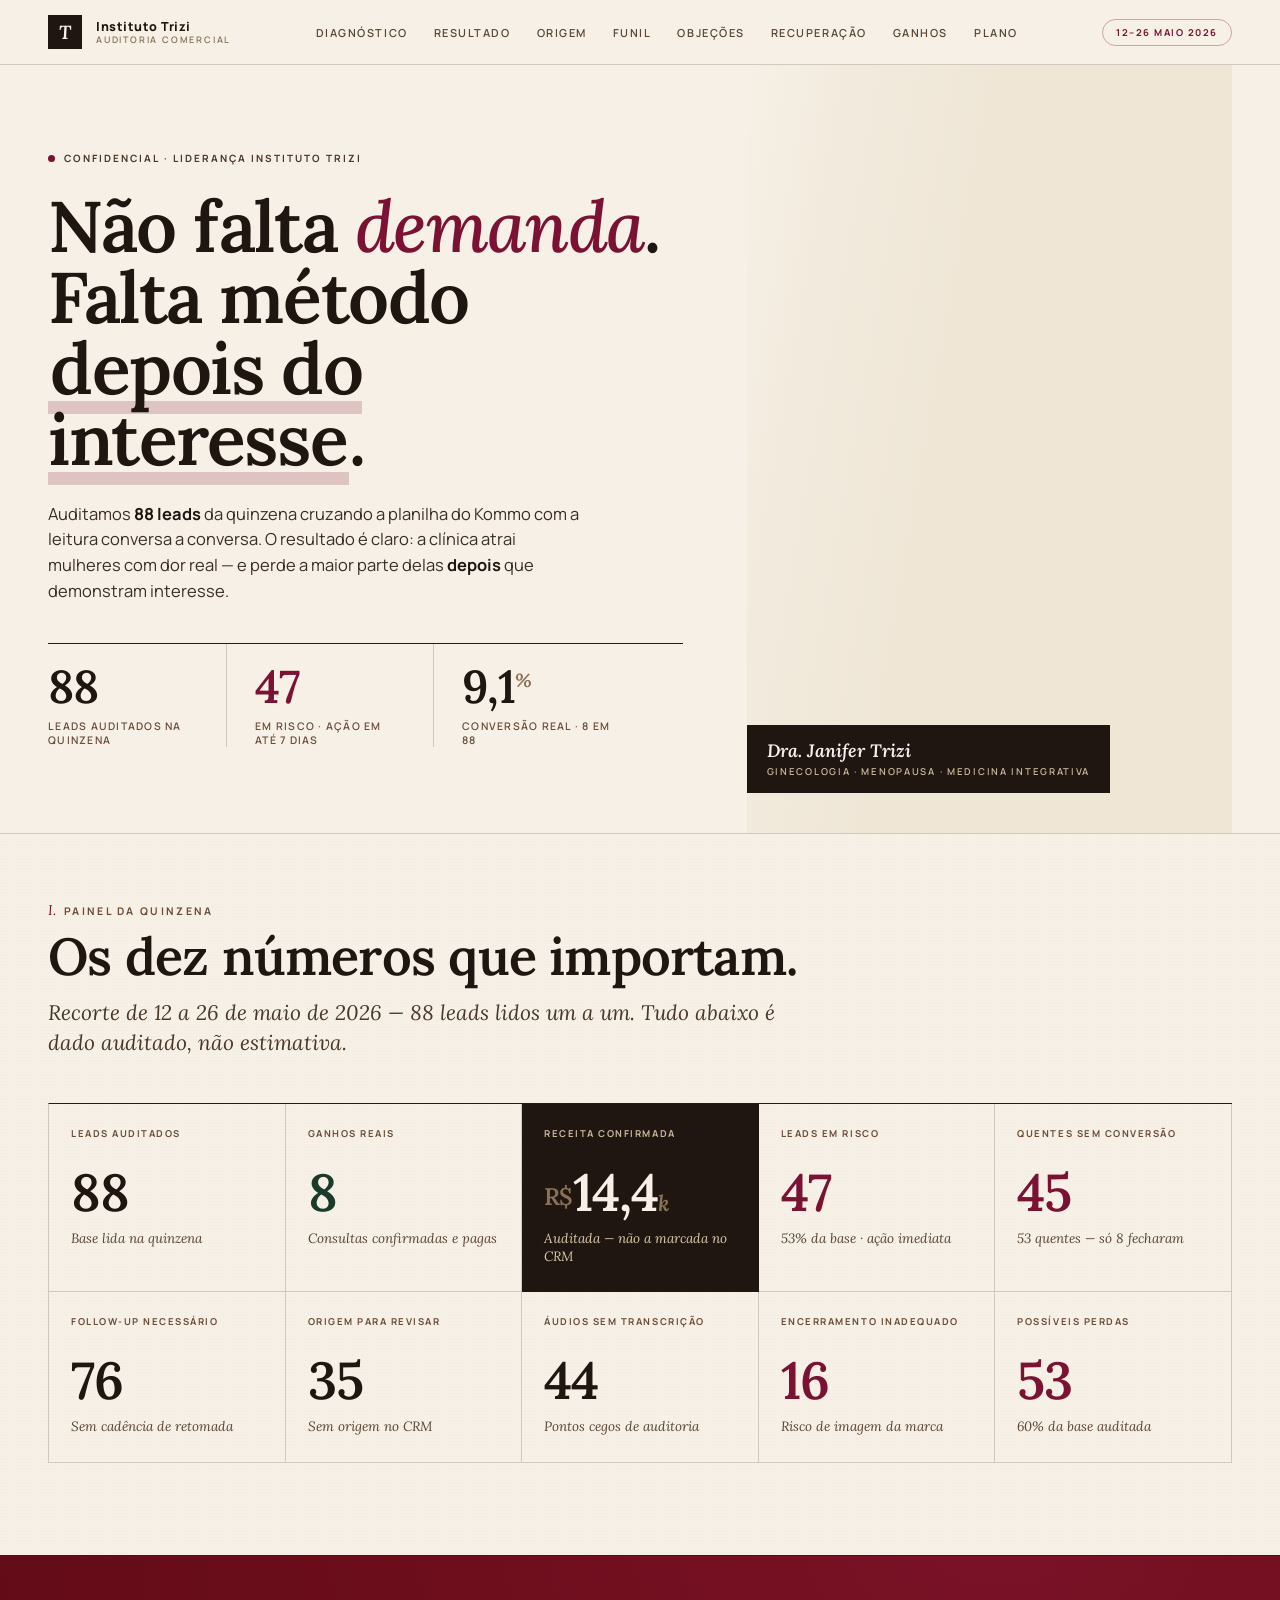
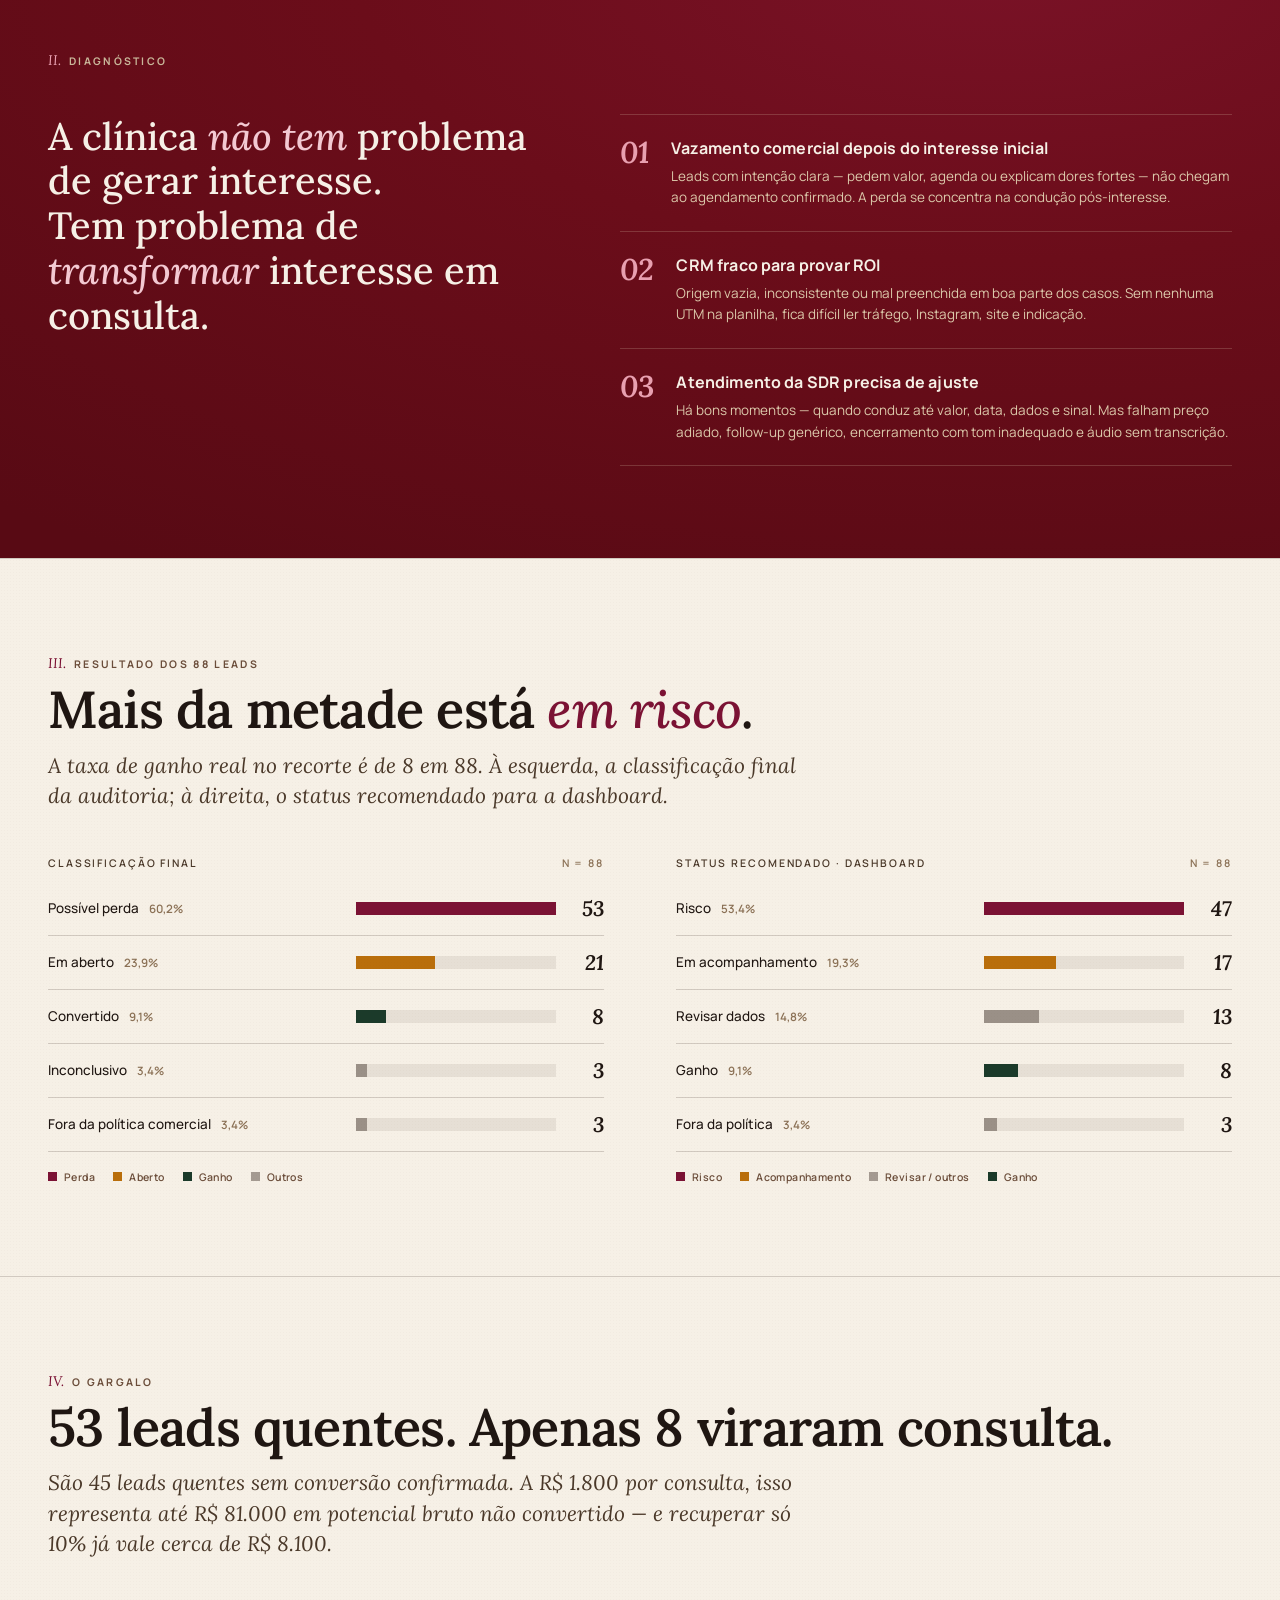
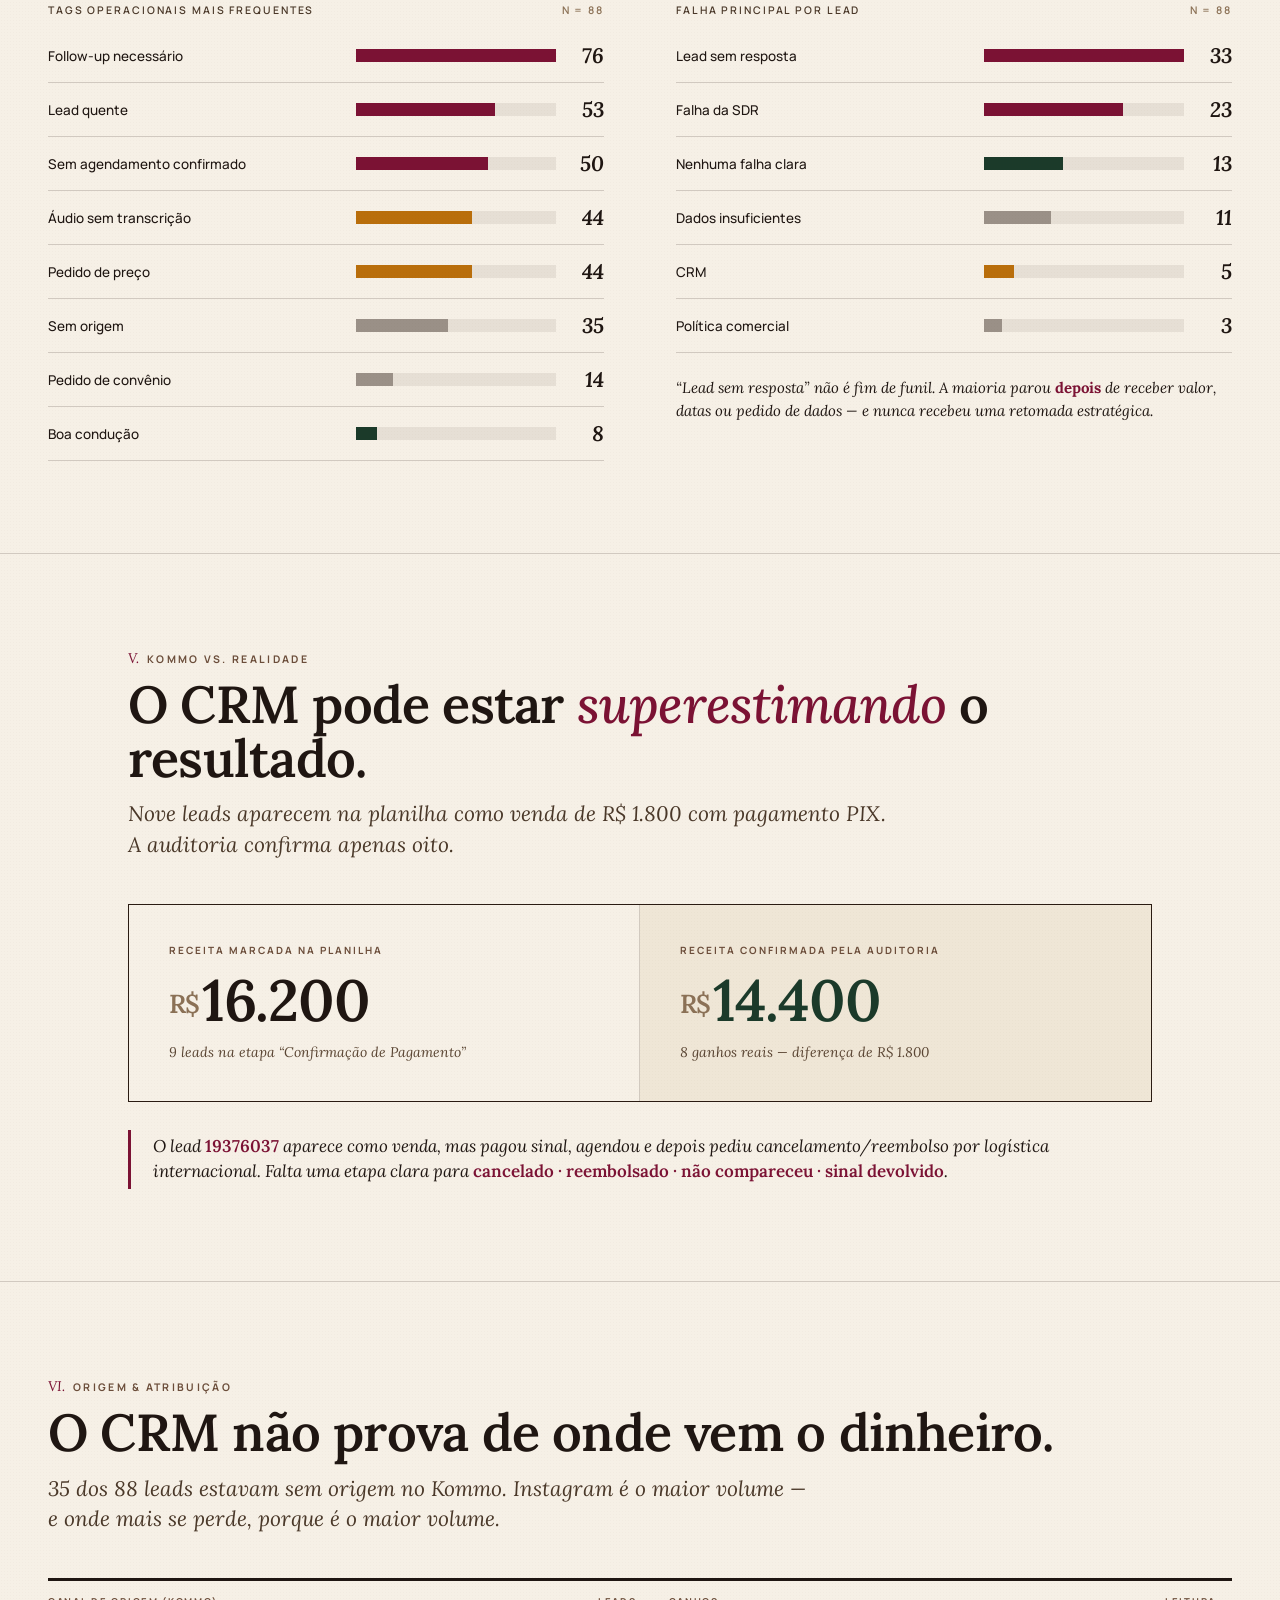
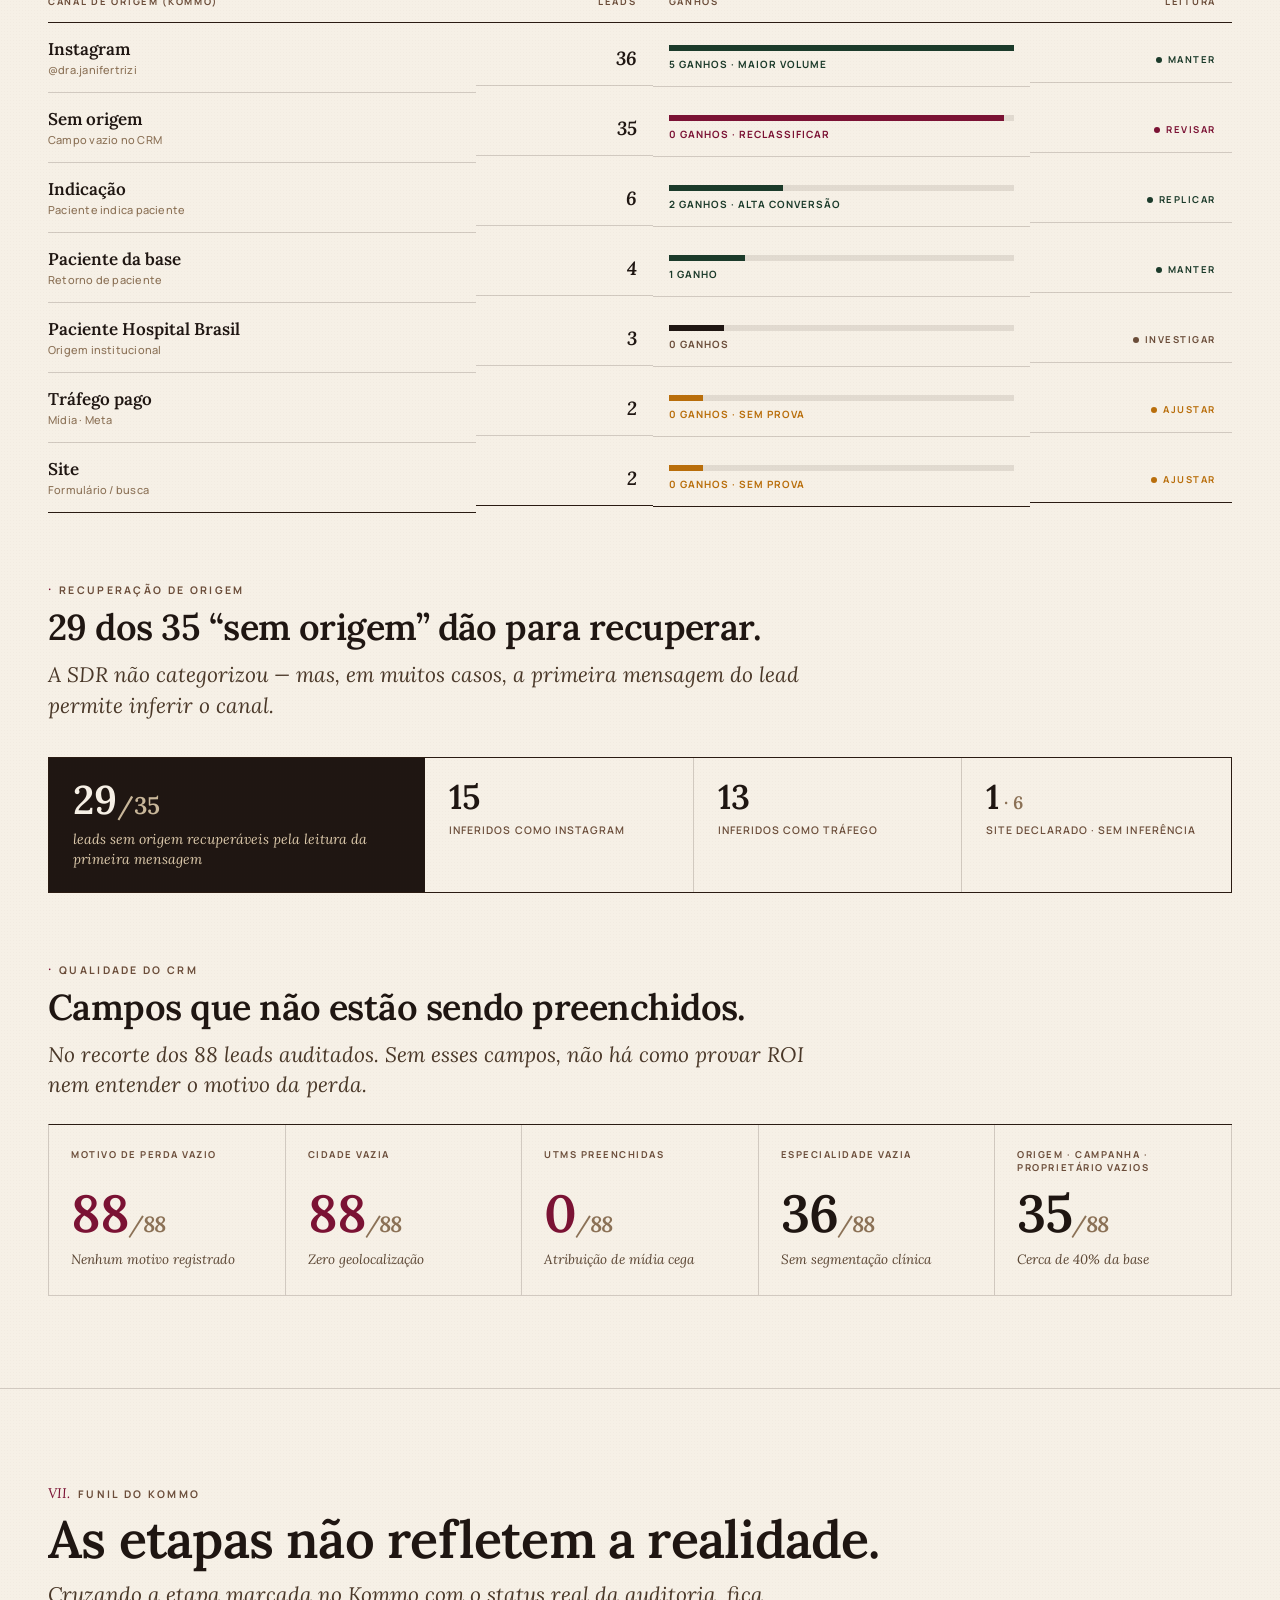
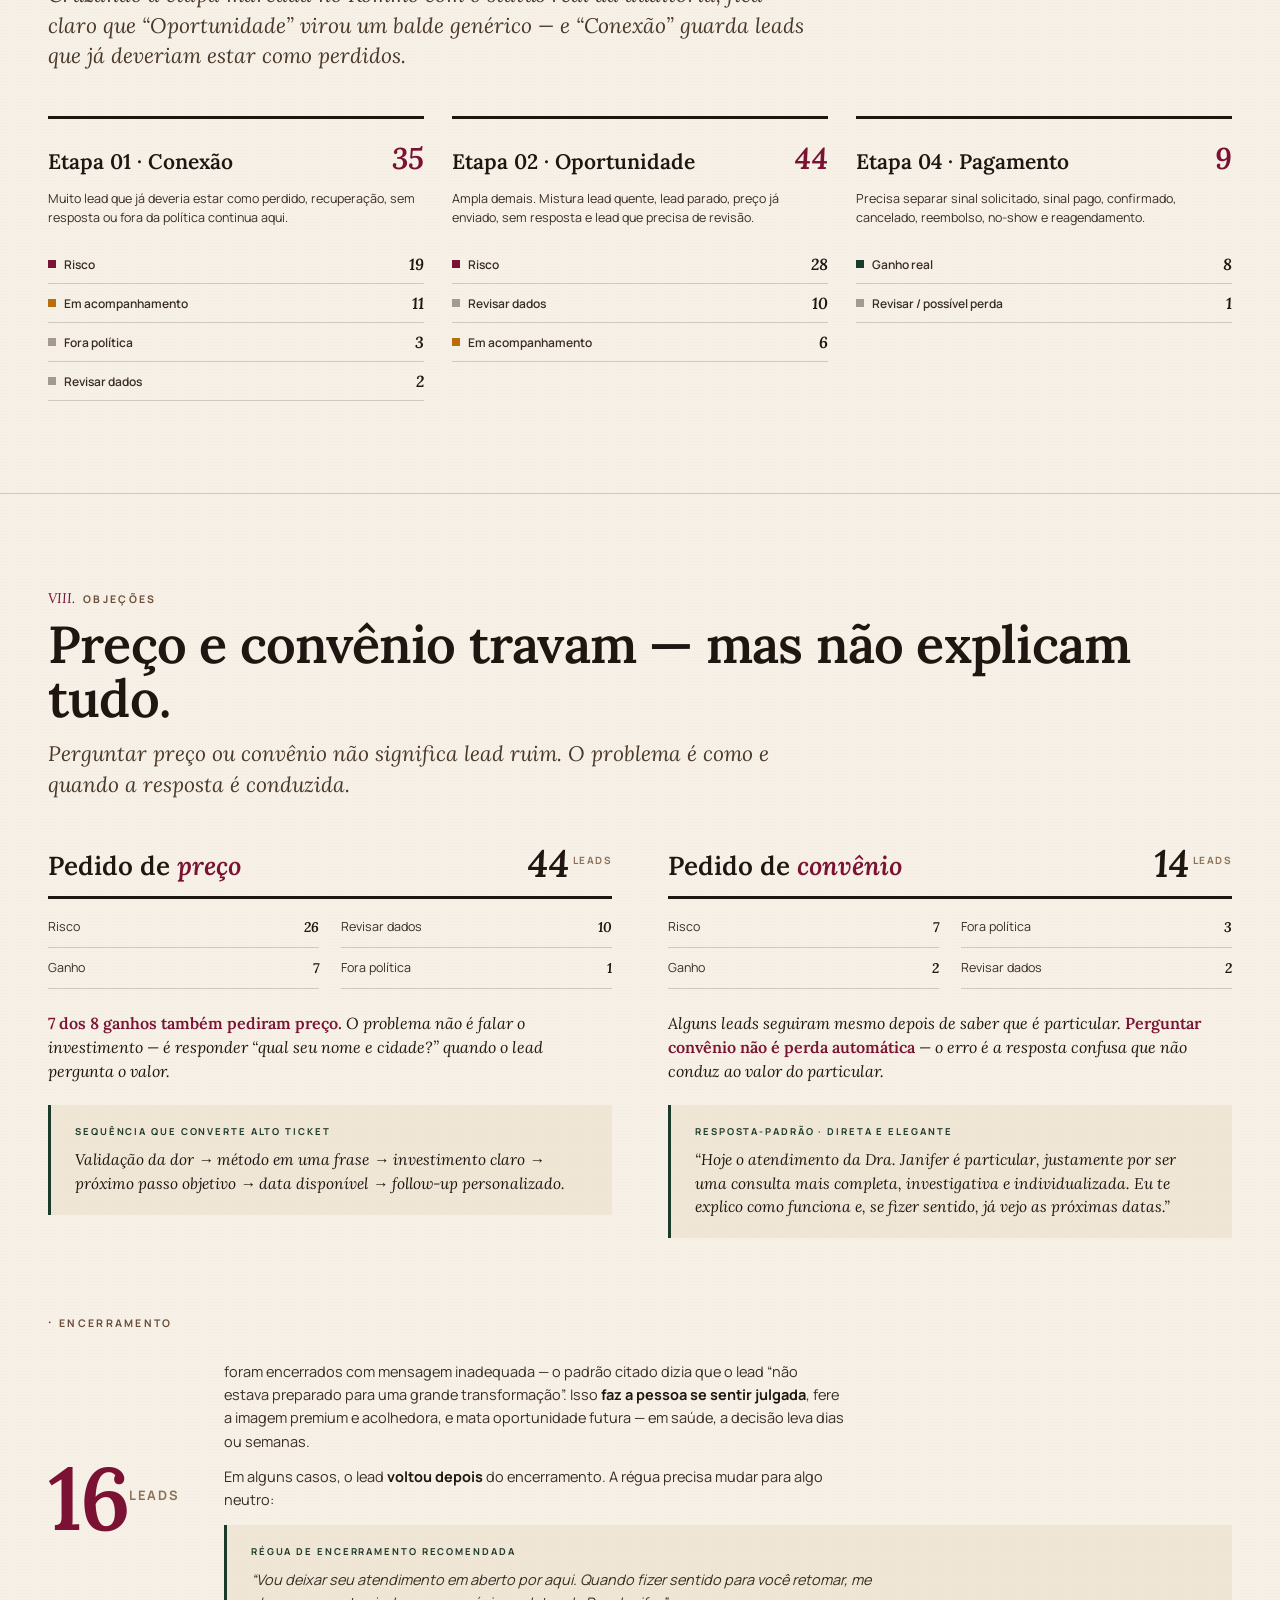
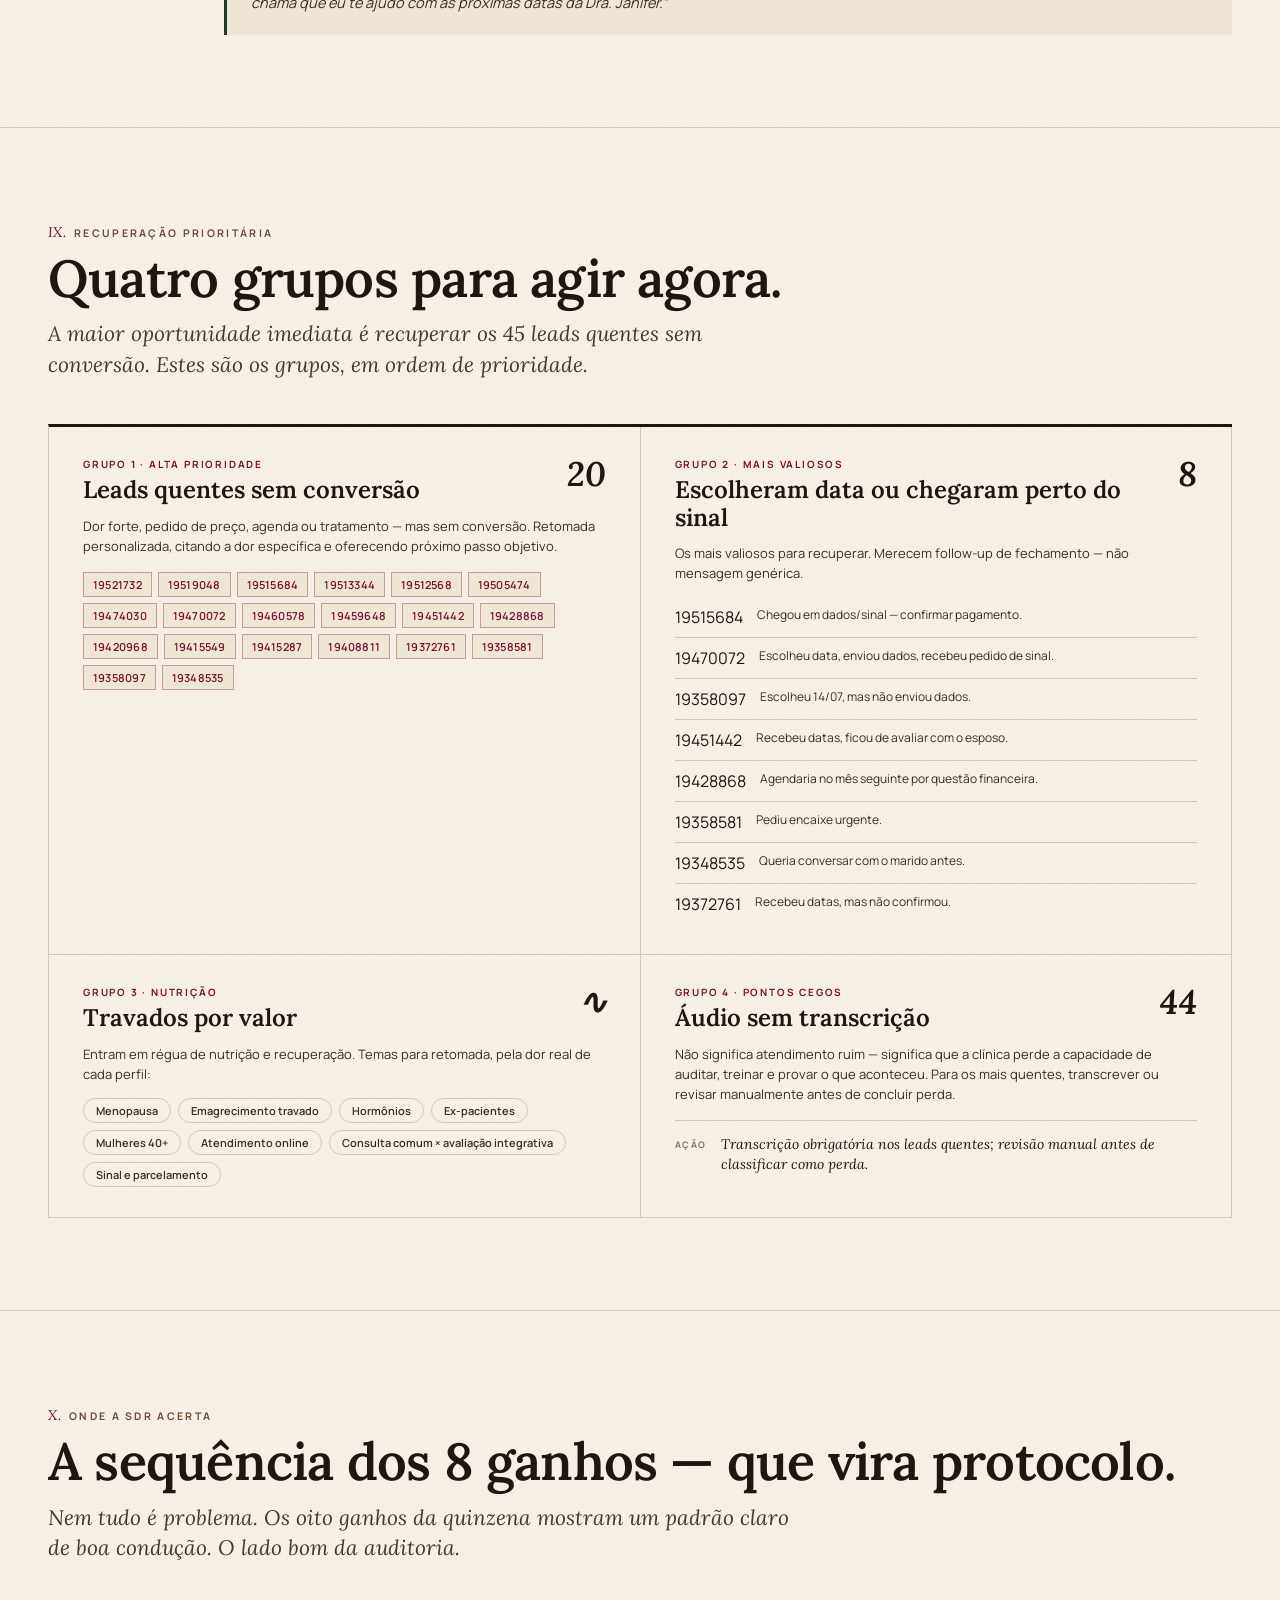
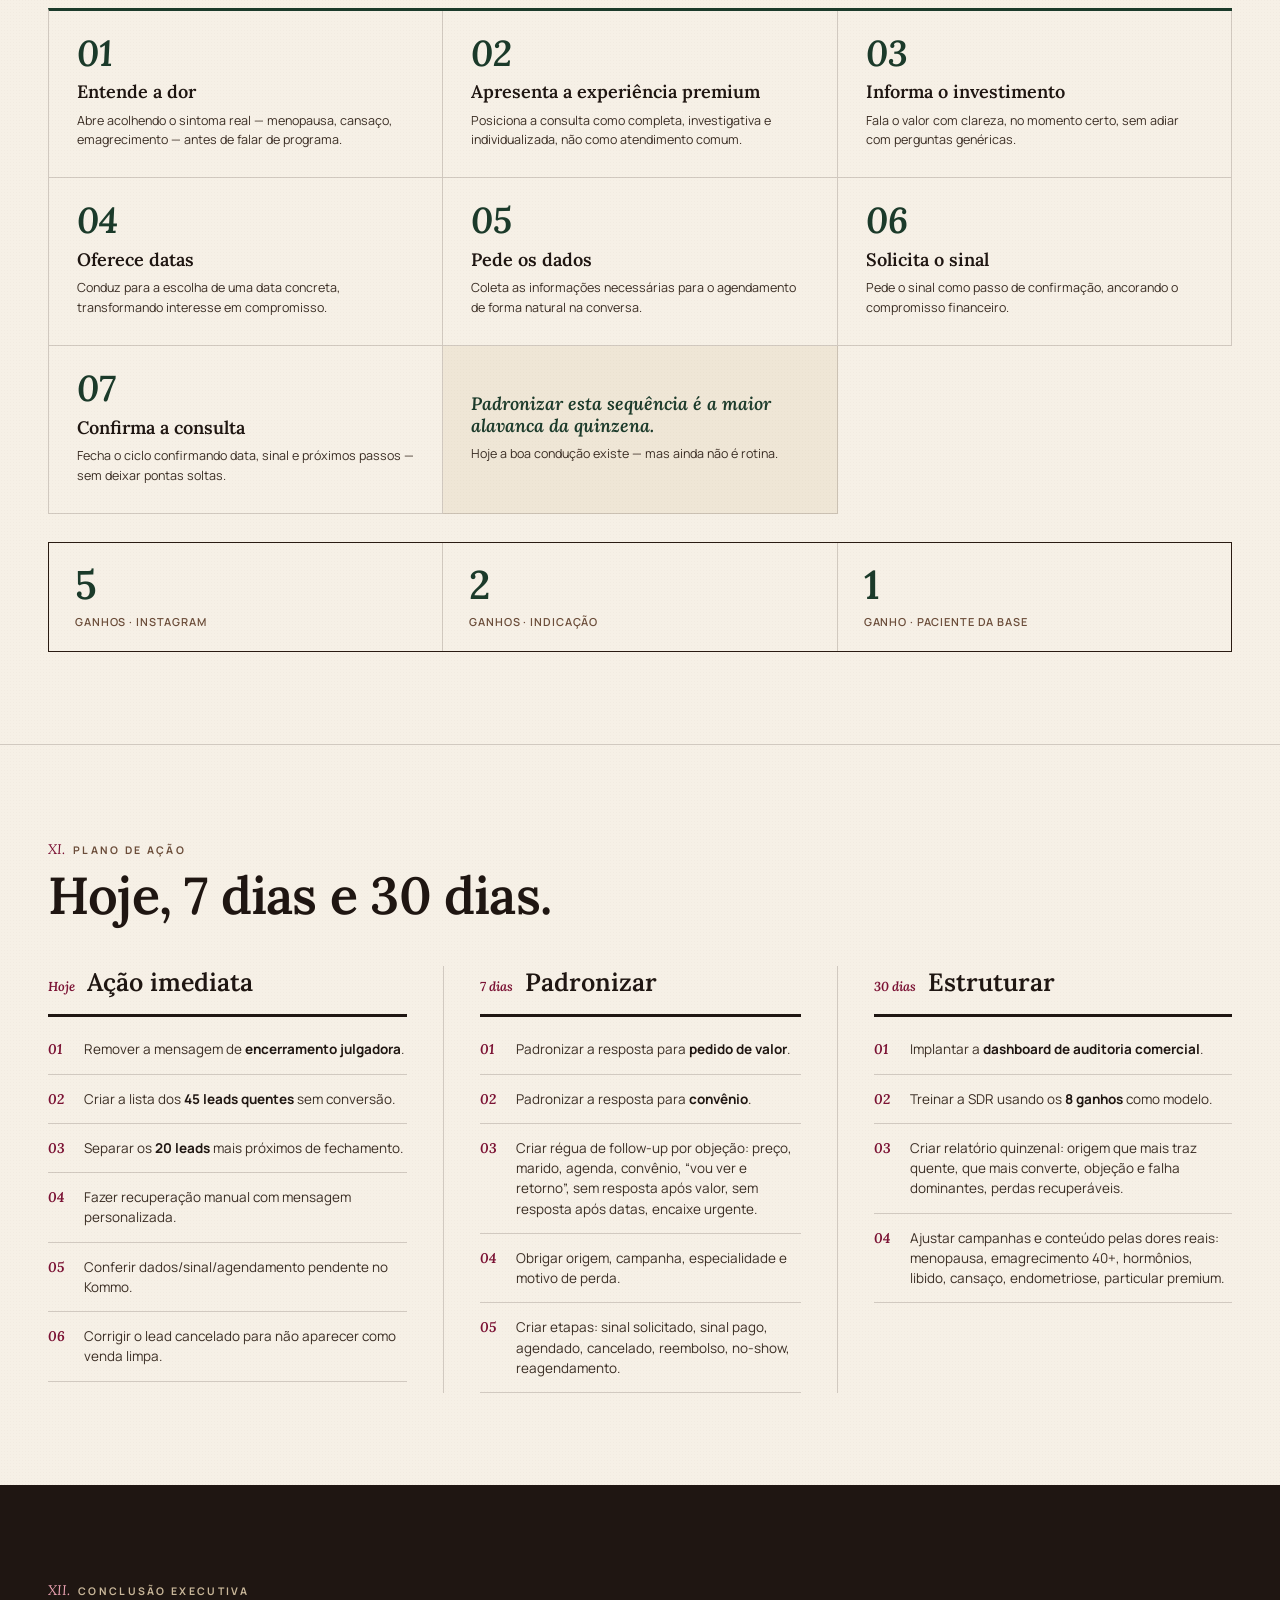
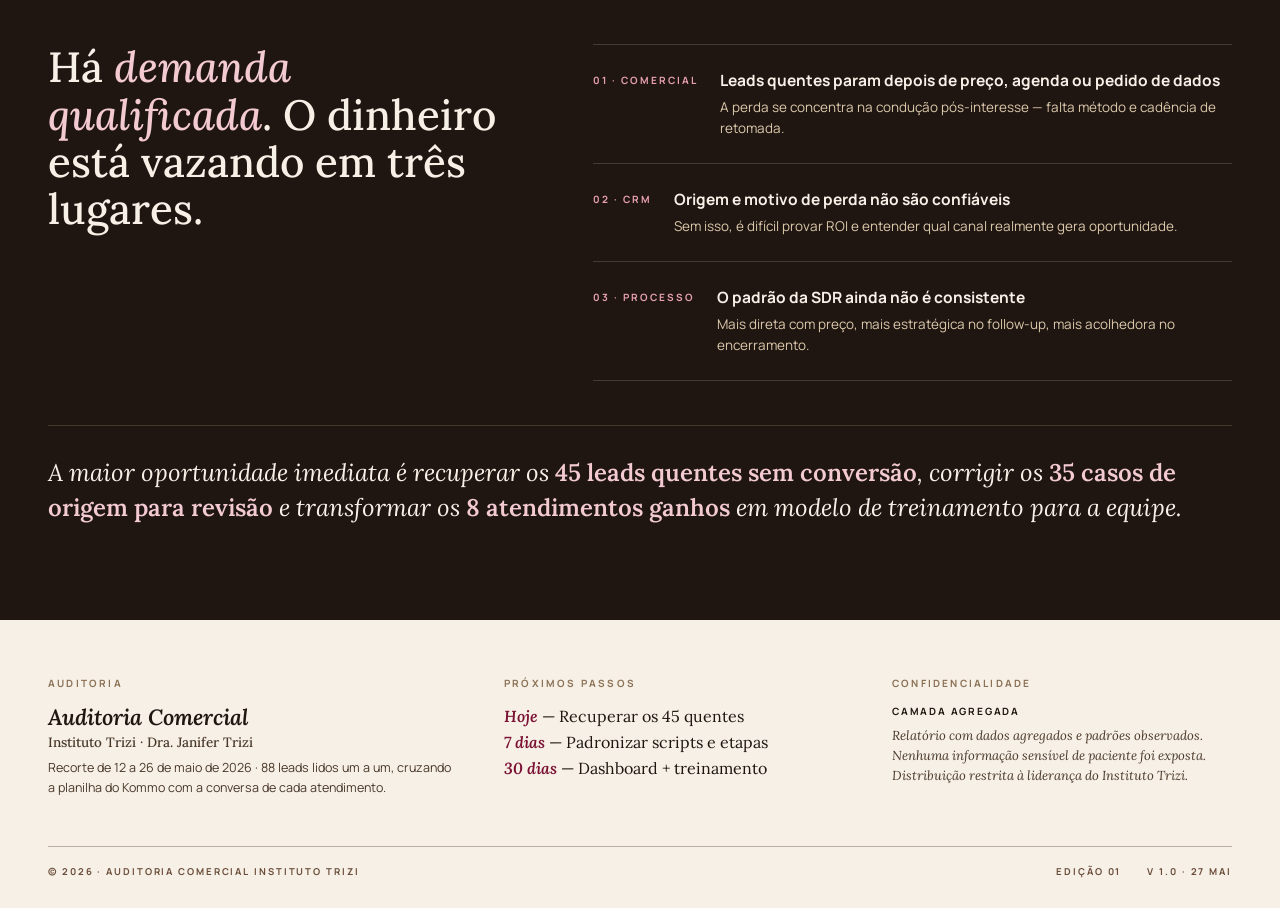
==== index.html @ 953f0c0d "Add files via upload" ====
<!DOCTYPE html>
<html lang="pt-BR">
<head>
<meta charset="UTF-8">
<meta name="viewport" content="width=device-width, initial-scale=1.0">
<title>Painel Trizi — Auditoria Comercial</title>
<link rel="stylesheet" href="painel.css">
</head>
<body>

<!-- ═══════════════ NAV ═══════════════ -->
<nav class="nav">
  <div class="nav-inner">
    <a class="brand" href="#topo" style="text-decoration:none;">
      <span class="mark">T</span>
      <span class="txt">
        <span class="a">Instituto Trizi</span>
        <span class="b">Auditoria Comercial</span>
      </span>
    </a>
    <div class="nav-links">
      <a href="#diagnostico">Diagnóstico</a>
      <a href="#resultado">Resultado</a>
      <a href="#origem">Origem</a>
      <a href="#funil">Funil</a>
      <a href="#objecoes">Objeções</a>
      <a href="#recuperacao">Recuperação</a>
      <a href="#ganhos">Ganhos</a>
      <a href="#plano">Plano</a>
    </div>
    <span class="nav-badge">12–26 Maio 2026</span>
  </div>
</nav>

<!-- ═══════════════ HERO ═══════════════ -->
<header class="hero" id="topo" data-screen-label="Hero">
  <div class="hero-grid">
    <div class="hero-left">
      <span class="hero-confidential">Confidencial · Liderança Instituto Trizi</span>
      <h1>Não falta <em>demanda</em>.<br/>Falta método <span class="u">depois do interesse</span>.</h1>
      <p class="hero-sub">
        Auditamos <strong>88 leads</strong> da quinzena cruzando a planilha do Kommo com a leitura conversa a conversa.
        O resultado é claro: a clínica atrai mulheres com dor real — e perde a maior parte delas <strong>depois</strong> que demonstram interesse.
      </p>
      <div class="hero-stats">
        <div class="hero-stat">
          <div class="v">88</div>
          <div class="l">Leads auditados na quinzena</div>
        </div>
        <div class="hero-stat">
          <div class="v risk">47</div>
          <div class="l">Em risco · ação em até 7 dias</div>
        </div>
        <div class="hero-stat">
          <div class="v">9,1<sup>%</sup></div>
          <div class="l">Conversão real · 8 em 88</div>
        </div>
      </div>
    </div>
    <div class="hero-right">
      <div class="hero-photo" style="background-image:url('assets/janifer-portrait.png');"></div>
      <div class="hero-tag">
        <div class="a">Dra. Janifer Trizi</div>
        <div class="b">Ginecologia · Menopausa · Medicina Integrativa</div>
      </div>
    </div>
  </div>
</header>

<!-- ═══════════════ DASHBOARD CARDS ═══════════════ -->
<section class="section paper-tex" id="painel" data-screen-label="Painel" style="padding-top:64px;">
  <div class="wrap">
    <div class="section-head reveal">
      <span class="eyebrow"><span class="num">I.</span> Painel da quinzena</span>
      <h2 class="h-sec">Os dez números que importam.</h2>
      <p class="deck">Recorte de <em>12 a 26 de maio de 2026</em> — 88 leads lidos um a um. Tudo abaixo é dado auditado, não estimativa.</p>
    </div>

    <div class="cards reveal">
      <div class="card"><div class="c-lab">Leads auditados</div><div class="c-num">88</div><div class="c-sub">Base lida na quinzena</div></div>
      <div class="card good"><div class="c-lab">Ganhos reais</div><div class="c-num">8</div><div class="c-sub">Consultas confirmadas e pagas</div></div>
      <div class="card feature"><div class="c-lab">Receita confirmada</div><div class="c-num"><span class="pre">R$</span>14,4<span class="unit">k</span></div><div class="c-sub">Auditada — não a marcada no CRM</div></div>
      <div class="card accent"><div class="c-lab">Leads em risco</div><div class="c-num">47</div><div class="c-sub">53% da base · ação imediata</div></div>
      <div class="card accent"><div class="c-lab">Quentes sem conversão</div><div class="c-num">45</div><div class="c-sub">53 quentes — só 8 fecharam</div></div>
      <div class="card"><div class="c-lab">Follow-up necessário</div><div class="c-num">76</div><div class="c-sub">Sem cadência de retomada</div></div>
      <div class="card"><div class="c-lab">Origem para revisar</div><div class="c-num">35</div><div class="c-sub">Sem origem no CRM</div></div>
      <div class="card"><div class="c-lab">Áudios sem transcrição</div><div class="c-num">44</div><div class="c-sub">Pontos cegos de auditoria</div></div>
      <div class="card accent"><div class="c-lab">Encerramento inadequado</div><div class="c-num">16</div><div class="c-sub">Risco de imagem da marca</div></div>
      <div class="card accent"><div class="c-lab">Possíveis perdas</div><div class="c-num">53</div><div class="c-sub">60% da base auditada</div></div>
    </div>
  </div>
</section>

<!-- ═══════════════ DIAGNÓSTICO (burgundy) ═══════════════ -->
<section class="section bleed-dark" id="diagnostico" data-screen-label="Diagnóstico">
  <div class="wrap">
    <div class="section-head reveal">
      <span class="eyebrow on-dark"><span class="num">II.</span> Diagnóstico</span>
    </div>
    <div class="diag-grid">
      <div class="diag-lead reveal">
        A clínica <em>não tem</em> problema de gerar interesse.<br/>Tem problema de <em>transformar</em> interesse em consulta.
      </div>
      <div class="diag-points reveal">
        <div class="diag-point">
          <div class="pn">01</div>
          <div>
            <h4>Vazamento comercial depois do interesse inicial</h4>
            <p>Leads com intenção clara — pedem valor, agenda ou explicam dores fortes — não chegam ao agendamento confirmado. A perda se concentra na condução pós-interesse.</p>
          </div>
        </div>
        <div class="diag-point">
          <div class="pn">02</div>
          <div>
            <h4>CRM fraco para provar ROI</h4>
            <p>Origem vazia, inconsistente ou mal preenchida em boa parte dos casos. Sem nenhuma UTM na planilha, fica difícil ler tráfego, Instagram, site e indicação.</p>
          </div>
        </div>
        <div class="diag-point">
          <div class="pn">03</div>
          <div>
            <h4>Atendimento da SDR precisa de ajuste</h4>
            <p>Há bons momentos — quando conduz até valor, data, dados e sinal. Mas falham preço adiado, follow-up genérico, encerramento com tom inadequado e áudio sem transcrição.</p>
          </div>
        </div>
      </div>
    </div>
  </div>
</section>

<!-- ═══════════════ RESULTADO / STATUS ═══════════════ -->
<section class="section paper-tex" id="resultado" data-screen-label="Resultado">
  <div class="wrap">
    <div class="section-head reveal">
      <span class="eyebrow"><span class="num">III.</span> Resultado dos 88 leads</span>
      <h2 class="h-sec">Mais da metade está <em>em risco</em>.</h2>
      <p class="deck">A taxa de ganho real no recorte é de 8 em 88. À esquerda, a classificação final da auditoria; à direita, o status recomendado para a dashboard.</p>
    </div>

    <div class="two-col">
      <div class="bars reveal">
        <div class="head">
          <span class="meta">Classificação final</span>
          <span class="meta meta-dim">N = 88</span>
        </div>
        <div class="bar-row">
          <div class="lab">Possível perda <span class="pct">60,2%</span></div>
          <div class="vis"><div class="bar-track"><div class="bar-fill grow" style="width:100%"></div></div><div class="n">53</div></div>
        </div>
        <div class="bar-row">
          <div class="lab">Em aberto <span class="pct">23,9%</span></div>
          <div class="vis"><div class="bar-track"><div class="bar-fill warn grow" style="width:39.6%"></div></div><div class="n">21</div></div>
        </div>
        <div class="bar-row">
          <div class="lab">Convertido <span class="pct">9,1%</span></div>
          <div class="vis"><div class="bar-track"><div class="bar-fill good grow" style="width:15.1%"></div></div><div class="n">8</div></div>
        </div>
        <div class="bar-row">
          <div class="lab">Inconclusivo <span class="pct">3,4%</span></div>
          <div class="vis"><div class="bar-track"><div class="bar-fill neu grow" style="width:5.7%"></div></div><div class="n">3</div></div>
        </div>
        <div class="bar-row">
          <div class="lab">Fora da política comercial <span class="pct">3,4%</span></div>
          <div class="vis"><div class="bar-track"><div class="bar-fill neu grow" style="width:5.7%"></div></div><div class="n">3</div></div>
        </div>
        <div class="legend">
          <span><i class="dot-risk"></i> Perda</span>
          <span><i class="dot-warn"></i> Aberto</span>
          <span><i class="dot-good"></i> Ganho</span>
          <span><i class="dot-neu"></i> Outros</span>
        </div>
      </div>

      <div class="bars reveal">
        <div class="head">
          <span class="meta">Status recomendado · dashboard</span>
          <span class="meta meta-dim">N = 88</span>
        </div>
        <div class="bar-row">
          <div class="lab">Risco <span class="pct">53,4%</span></div>
          <div class="vis"><div class="bar-track"><div class="bar-fill grow" style="width:100%"></div></div><div class="n">47</div></div>
        </div>
        <div class="bar-row">
          <div class="lab">Em acompanhamento <span class="pct">19,3%</span></div>
          <div class="vis"><div class="bar-track"><div class="bar-fill warn grow" style="width:36.2%"></div></div><div class="n">17</div></div>
        </div>
        <div class="bar-row">
          <div class="lab">Revisar dados <span class="pct">14,8%</span></div>
          <div class="vis"><div class="bar-track"><div class="bar-fill neu grow" style="width:27.7%"></div></div><div class="n">13</div></div>
        </div>
        <div class="bar-row">
          <div class="lab">Ganho <span class="pct">9,1%</span></div>
          <div class="vis"><div class="bar-track"><div class="bar-fill good grow" style="width:17%"></div></div><div class="n">8</div></div>
        </div>
        <div class="bar-row">
          <div class="lab">Fora da política <span class="pct">3,4%</span></div>
          <div class="vis"><div class="bar-track"><div class="bar-fill neu grow" style="width:6.4%"></div></div><div class="n">3</div></div>
        </div>
        <div class="legend">
          <span><i class="dot-risk"></i> Risco</span>
          <span><i class="dot-warn"></i> Acompanhamento</span>
          <span><i class="dot-neu"></i> Revisar / outros</span>
          <span><i class="dot-good"></i> Ganho</span>
        </div>
      </div>
    </div>
  </div>
</section>

<!-- ═══════════════ O GARGALO + FALHAS ═══════════════ -->
<section class="section paper-tex" data-screen-label="Gargalo">
  <div class="wrap">
    <div class="section-head reveal">
      <span class="eyebrow"><span class="num">IV.</span> O gargalo</span>
      <h2 class="h-sec">53 leads quentes. Apenas 8 viraram consulta.</h2>
      <p class="deck">São <em>45 leads quentes sem conversão confirmada</em>. A R$ 1.800 por consulta, isso representa até R$ 81.000 em potencial bruto não convertido — e recuperar só 10% já vale cerca de R$ 8.100.</p>
    </div>

    <div class="two-col">
      <div class="bars reveal">
        <div class="head">
          <span class="meta">Tags operacionais mais frequentes</span>
          <span class="meta meta-dim">N = 88</span>
        </div>
        <div class="bar-row"><div class="lab">Follow-up necessário</div><div class="vis"><div class="bar-track"><div class="bar-fill grow" style="width:100%"></div></div><div class="n">76</div></div></div>
        <div class="bar-row"><div class="lab">Lead quente</div><div class="vis"><div class="bar-track"><div class="bar-fill grow" style="width:69.7%"></div></div><div class="n">53</div></div></div>
        <div class="bar-row"><div class="lab">Sem agendamento confirmado</div><div class="vis"><div class="bar-track"><div class="bar-fill grow" style="width:65.8%"></div></div><div class="n">50</div></div></div>
        <div class="bar-row"><div class="lab">Áudio sem transcrição</div><div class="vis"><div class="bar-track"><div class="bar-fill warn grow" style="width:57.9%"></div></div><div class="n">44</div></div></div>
        <div class="bar-row"><div class="lab">Pedido de preço</div><div class="vis"><div class="bar-track"><div class="bar-fill warn grow" style="width:57.9%"></div></div><div class="n">44</div></div></div>
        <div class="bar-row"><div class="lab">Sem origem</div><div class="vis"><div class="bar-track"><div class="bar-fill neu grow" style="width:46.1%"></div></div><div class="n">35</div></div></div>
        <div class="bar-row"><div class="lab">Pedido de convênio</div><div class="vis"><div class="bar-track"><div class="bar-fill neu grow" style="width:18.4%"></div></div><div class="n">14</div></div></div>
        <div class="bar-row"><div class="lab">Boa condução</div><div class="vis"><div class="bar-track"><div class="bar-fill good grow" style="width:10.5%"></div></div><div class="n">8</div></div></div>
      </div>

      <div class="bars reveal">
        <div class="head">
          <span class="meta">Falha principal por lead</span>
          <span class="meta meta-dim">N = 88</span>
        </div>
        <div class="bar-row"><div class="lab">Lead sem resposta</div><div class="vis"><div class="bar-track"><div class="bar-fill grow" style="width:100%"></div></div><div class="n">33</div></div></div>
        <div class="bar-row"><div class="lab">Falha da SDR</div><div class="vis"><div class="bar-track"><div class="bar-fill grow" style="width:69.7%"></div></div><div class="n">23</div></div></div>
        <div class="bar-row"><div class="lab">Nenhuma falha clara</div><div class="vis"><div class="bar-track"><div class="bar-fill good grow" style="width:39.4%"></div></div><div class="n">13</div></div></div>
        <div class="bar-row"><div class="lab">Dados insuficientes</div><div class="vis"><div class="bar-track"><div class="bar-fill neu grow" style="width:33.3%"></div></div><div class="n">11</div></div></div>
        <div class="bar-row"><div class="lab">CRM</div><div class="vis"><div class="bar-track"><div class="bar-fill warn grow" style="width:15.2%"></div></div><div class="n">5</div></div></div>
        <div class="bar-row"><div class="lab">Política comercial</div><div class="vis"><div class="bar-track"><div class="bar-fill neu grow" style="width:9.1%"></div></div><div class="n">3</div></div></div>
        <p style="font-family:var(--font-serif); font-style:italic; font-size:15px; line-height:1.5; color:var(--ink); margin-top:24px;">
          “Lead sem resposta” não é fim de funil. A maioria parou <strong style="font-style:normal;color:var(--burgundy);">depois</strong> de receber valor, datas ou pedido de dados — e nunca recebeu uma retomada estratégica.
        </p>
      </div>
    </div>
  </div>
</section>

<!-- ═══════════════ RECEITA: KOMMO vs AUDITORIA ═══════════════ -->
<section class="section paper-tex" data-screen-label="Receita">
  <div class="wrap-tight">
    <div class="section-head reveal">
      <span class="eyebrow"><span class="num">V.</span> Kommo vs. realidade</span>
      <h2 class="h-sec">O CRM pode estar <em>superestimando</em> o resultado.</h2>
      <p class="deck">Nove leads aparecem na planilha como venda de R$ 1.800 com pagamento PIX. A auditoria confirma apenas oito.</p>
    </div>

    <div class="rev-grid reveal">
      <div class="rev-cell">
        <div class="tag">Receita marcada na planilha</div>
        <div class="amt"><span class="cur">R$</span>16.200</div>
        <div class="note">9 leads na etapa “Confirmação de Pagamento”</div>
      </div>
      <div class="rev-cell confirmed">
        <div class="tag">Receita confirmada pela auditoria</div>
        <div class="amt"><span class="cur">R$</span>14.400</div>
        <div class="note">8 ganhos reais — diferença de R$ 1.800</div>
      </div>
    </div>

    <div class="rev-callout reveal">
      O lead <strong>19376037</strong> aparece como venda, mas pagou sinal, agendou e depois pediu cancelamento/reembolso por logística internacional. Falta uma etapa clara para <strong>cancelado · reembolsado · não compareceu · sinal devolvido</strong>.
    </div>
  </div>
</section>

<!-- ═══════════════ ORIGEM / ROI ═══════════════ -->
<section class="section paper-tex" id="origem" data-screen-label="Origem">
  <div class="wrap">
    <div class="section-head reveal">
      <span class="eyebrow"><span class="num">VI.</span> Origem &amp; atribuição</span>
      <h2 class="h-sec">O CRM não prova de onde vem o dinheiro.</h2>
      <p class="deck">35 dos 88 leads estavam <em>sem origem</em> no Kommo. Instagram é o maior volume — e onde mais se perde, porque é o maior volume.</p>
    </div>

    <div class="tbl origin reveal">
      <div class="th src">Canal de origem (Kommo)</div>
      <div class="th right">Leads</div>
      <div class="th">Ganhos</div>
      <div class="th right">Leitura</div>

      <div class="td src">Instagram<span class="sub">@dra.janifertrizi</span></div>
      <div class="td num right">36</div>
      <div class="td"><div class="attr good"><div class="attr-bar good"><i class="grow" style="width:100%"></i></div><div class="lab">5 ganhos · maior volume</div></div></div>
      <div class="td right"><span class="pill good">Manter</span></div>

      <div class="td src">Sem origem<span class="sub">Campo vazio no CRM</span></div>
      <div class="td num right">35</div>
      <div class="td"><div class="attr crit"><div class="attr-bar crit"><i class="grow" style="width:97%"></i></div><div class="lab">0 ganhos · reclassificar</div></div></div>
      <div class="td right"><span class="pill crit">Revisar</span></div>

      <div class="td src">Indicação<span class="sub">Paciente indica paciente</span></div>
      <div class="td num right">6</div>
      <div class="td"><div class="attr good"><div class="attr-bar good"><i class="grow" style="width:33%"></i></div><div class="lab">2 ganhos · alta conversão</div></div></div>
      <div class="td right"><span class="pill good">Replicar</span></div>

      <div class="td src">Paciente da base<span class="sub">Retorno de paciente</span></div>
      <div class="td num right">4</div>
      <div class="td"><div class="attr good"><div class="attr-bar good"><i class="grow" style="width:22%"></i></div><div class="lab">1 ganho</div></div></div>
      <div class="td right"><span class="pill good">Manter</span></div>

      <div class="td src">Paciente Hospital Brasil<span class="sub">Origem institucional</span></div>
      <div class="td num right">3</div>
      <div class="td"><div class="attr neu"><div class="attr-bar"><i class="grow" style="width:16%"></i></div><div class="lab">0 ganhos</div></div></div>
      <div class="td right"><span class="pill neu">Investigar</span></div>

      <div class="td src">Tráfego pago<span class="sub">Mídia · Meta</span></div>
      <div class="td num right">2</div>
      <div class="td"><div class="attr warn"><div class="attr-bar warn"><i class="grow" style="width:10%"></i></div><div class="lab">0 ganhos · sem prova</div></div></div>
      <div class="td right"><span class="pill warn">Ajustar</span></div>

      <div class="td src" style="border-bottom:1px solid var(--line-2);">Site<span class="sub">Formulário / busca</span></div>
      <div class="td num right" style="border-bottom:1px solid var(--line-2);">2</div>
      <div class="td" style="border-bottom:1px solid var(--line-2);"><div class="attr warn"><div class="attr-bar warn"><i class="grow" style="width:10%"></i></div><div class="lab">0 ganhos · sem prova</div></div></div>
      <div class="td right" style="border-bottom:1px solid var(--line-2);"><span class="pill warn">Ajustar</span></div>
    </div>

    <div class="section-head reveal" style="margin-top:64px; margin-bottom:24px;">
      <span class="eyebrow"><span class="num">·</span> Recuperação de origem</span>
      <h2 class="h-sec" style="font-size:clamp(26px,3vw,36px);">29 dos 35 “sem origem” dão para recuperar.</h2>
      <p class="deck">A SDR não categorizou — mas, em muitos casos, a primeira mensagem do lead permite inferir o canal.</p>
    </div>

    <div class="inferred reveal">
      <div class="lead">
        <div class="big">29<span style="font-size:24px;color:var(--cream-soft);">/35</span></div>
        <div class="lab">leads sem origem recuperáveis pela leitura da primeira mensagem</div>
      </div>
      <div><div class="k">15</div><div class="kl">Inferidos como Instagram</div></div>
      <div><div class="k">13</div><div class="kl">Inferidos como Tráfego</div></div>
      <div><div class="k">1<span style="font-size:18px;color:var(--sand);"> · 6</span></div><div class="kl">Site declarado · sem inferência</div></div>
    </div>

    <!-- CRM quality -->
    <div class="section-head reveal" style="margin-top:64px; margin-bottom:24px;">
      <span class="eyebrow"><span class="num">·</span> Qualidade do CRM</span>
      <h2 class="h-sec" style="font-size:clamp(26px,3vw,36px);">Campos que não estão sendo preenchidos.</h2>
      <p class="deck">No recorte dos 88 leads auditados. Sem esses campos, não há como provar ROI nem entender o motivo da perda.</p>
    </div>
    <div class="cards reveal" style="border-left:1px solid var(--line);">
      <div class="card accent"><div class="c-lab">Motivo de perda vazio</div><div class="c-num">88<span class="unit">/88</span></div><div class="c-sub">Nenhum motivo registrado</div></div>
      <div class="card accent"><div class="c-lab">Cidade vazia</div><div class="c-num">88<span class="unit">/88</span></div><div class="c-sub">Zero geolocalização</div></div>
      <div class="card accent"><div class="c-lab">UTMs preenchidas</div><div class="c-num">0<span class="unit">/88</span></div><div class="c-sub">Atribuição de mídia cega</div></div>
      <div class="card"><div class="c-lab">Especialidade vazia</div><div class="c-num">36<span class="unit">/88</span></div><div class="c-sub">Sem segmentação clínica</div></div>
      <div class="card"><div class="c-lab">Origem · Campanha · Proprietário vazios</div><div class="c-num">35<span class="unit">/88</span></div><div class="c-sub">Cerca de 40% da base</div></div>
    </div>
  </div>
</section>

<!-- ═══════════════ FUNIL ═══════════════ -->
<section class="section paper-tex" id="funil" data-screen-label="Funil">
  <div class="wrap">
    <div class="section-head reveal">
      <span class="eyebrow"><span class="num">VII.</span> Funil do Kommo</span>
      <h2 class="h-sec">As etapas não refletem a realidade.</h2>
      <p class="deck">Cruzando a etapa marcada no Kommo com o status real da auditoria, fica claro que “Oportunidade” virou um balde genérico — e “Conexão” guarda leads que já deveriam estar como perdidos.</p>
    </div>

    <div class="funnel reveal">
      <div class="stage">
        <div class="sh"><span class="sname">Etapa 01 · Conexão</span><span class="stot">35</span></div>
        <p class="desc">Muito lead que já deveria estar como perdido, recuperação, sem resposta ou fora da política continua aqui.</p>
        <div class="split">
          <div class="srow"><span class="sl"><i class="dot-risk"></i> Risco</span><span class="sv">19</span></div>
          <div class="srow"><span class="sl"><i class="dot-warn"></i> Em acompanhamento</span><span class="sv">11</span></div>
          <div class="srow"><span class="sl"><i class="dot-neu"></i> Fora política</span><span class="sv">3</span></div>
          <div class="srow"><span class="sl"><i class="dot-neu"></i> Revisar dados</span><span class="sv">2</span></div>
        </div>
      </div>
      <div class="stage">
        <div class="sh"><span class="sname">Etapa 02 · Oportunidade</span><span class="stot">44</span></div>
        <p class="desc">Ampla demais. Mistura lead quente, lead parado, preço já enviado, sem resposta e lead que precisa de revisão.</p>
        <div class="split">
          <div class="srow"><span class="sl"><i class="dot-risk"></i> Risco</span><span class="sv">28</span></div>
          <div class="srow"><span class="sl"><i class="dot-neu"></i> Revisar dados</span><span class="sv">10</span></div>
          <div class="srow"><span class="sl"><i class="dot-warn"></i> Em acompanhamento</span><span class="sv">6</span></div>
        </div>
      </div>
      <div class="stage">
        <div class="sh"><span class="sname">Etapa 04 · Pagamento</span><span class="stot">9</span></div>
        <p class="desc">Precisa separar sinal solicitado, sinal pago, confirmado, cancelado, reembolso, no-show e reagendamento.</p>
        <div class="split">
          <div class="srow"><span class="sl"><i class="dot-good"></i> Ganho real</span><span class="sv">8</span></div>
          <div class="srow"><span class="sl"><i class="dot-neu"></i> Revisar / possível perda</span><span class="sv">1</span></div>
        </div>
      </div>
    </div>
  </div>
</section>

<!-- ═══════════════ OBJEÇÕES ═══════════════ -->
<section class="section paper-tex" id="objecoes" data-screen-label="Objeções">
  <div class="wrap">
    <div class="section-head reveal">
      <span class="eyebrow"><span class="num">VIII.</span> Objeções</span>
      <h2 class="h-sec">Preço e convênio travam — mas não explicam tudo.</h2>
      <p class="deck">Perguntar preço ou convênio não significa lead ruim. O problema é <em>como</em> e <em>quando</em> a resposta é conduzida.</p>
    </div>

    <div class="obj-grid">
      <div class="obj reveal">
        <div class="ohead">
          <span class="otitle">Pedido de <span>preço</span></span>
          <span class="obig">44<sup>leads</sup></span>
        </div>
        <div class="mini">
          <div><span>Risco</span><b>26</b></div>
          <div><span>Revisar dados</span><b>10</b></div>
          <div><span>Ganho</span><b>7</b></div>
          <div><span>Fora política</span><b>1</b></div>
        </div>
        <p class="insight"><strong>7 dos 8 ganhos também pediram preço.</strong> O problema não é falar o investimento — é responder “qual seu nome e cidade?” quando o lead pergunta o valor.</p>
        <div class="script">
          <div class="sl">Sequência que converte alto ticket</div>
          <p>Validação da dor → método em uma frase → investimento claro → próximo passo objetivo → data disponível → follow-up personalizado.</p>
        </div>
      </div>

      <div class="obj reveal">
        <div class="ohead">
          <span class="otitle">Pedido de <span>convênio</span></span>
          <span class="obig">14<sup>leads</sup></span>
        </div>
        <div class="mini">
          <div><span>Risco</span><b>7</b></div>
          <div><span>Fora política</span><b>3</b></div>
          <div><span>Ganho</span><b>2</b></div>
          <div><span>Revisar dados</span><b>2</b></div>
        </div>
        <p class="insight">Alguns leads seguiram mesmo depois de saber que é particular. <strong>Perguntar convênio não é perda automática</strong> — o erro é a resposta confusa que não conduz ao valor do particular.</p>
        <div class="script">
          <div class="sl">Resposta-padrão · direta e elegante</div>
          <p>“Hoje o atendimento da Dra. Janifer é particular, justamente por ser uma consulta mais completa, investigativa e individualizada. Eu te explico como funciona e, se fizer sentido, já vejo as próximas datas.”</p>
        </div>
      </div>
    </div>

    <!-- encerramento -->
    <div class="section-head reveal" style="margin-top:72px; margin-bottom:28px;">
      <span class="eyebrow"><span class="num">·</span> Encerramento</span>
    </div>
    <div class="closing reveal">
      <div class="big">16<sup>leads</sup></div>
      <div class="body">
        <p>foram encerrados com mensagem inadequada — o padrão citado dizia que o lead “não estava preparado para uma grande transformação”. Isso <strong>faz a pessoa se sentir julgada</strong>, fere a imagem premium e acolhedora, e mata oportunidade futura — em saúde, a decisão leva dias ou semanas.</p>
        <p>Em alguns casos, o lead <strong>voltou depois</strong> do encerramento. A régua precisa mudar para algo neutro:</p>
        <div class="script" style="margin-top:14px;">
          <div class="sl">Régua de encerramento recomendada</div>
          <p>“Vou deixar seu atendimento em aberto por aqui. Quando fizer sentido para você retomar, me chama que eu te ajudo com as próximas datas da Dra. Janifer.”</p>
        </div>
      </div>
    </div>
  </div>
</section>

<!-- ═══════════════ RECUPERAÇÃO ═══════════════ -->
<section class="section paper-tex" id="recuperacao" data-screen-label="Recuperação">
  <div class="wrap">
    <div class="section-head reveal">
      <span class="eyebrow"><span class="num">IX.</span> Recuperação prioritária</span>
      <h2 class="h-sec">Quatro grupos para agir agora.</h2>
      <p class="deck">A maior oportunidade imediata é recuperar os <em>45 leads quentes sem conversão</em>. Estes são os grupos, em ordem de prioridade.</p>
    </div>

    <div class="groups reveal">
      <div class="group">
        <div class="ghead">
          <div>
            <div class="gnum">Grupo 1 · Alta prioridade</div>
            <h3>Leads quentes sem conversão</h3>
          </div>
          <div class="gcount">20</div>
        </div>
        <p>Dor forte, pedido de preço, agenda ou tratamento — mas sem conversão. Retomada personalizada, citando a dor específica e oferecendo próximo passo objetivo.</p>
        <div class="ids">
          <span class="id hot">19521732</span><span class="id hot">19519048</span><span class="id hot">19515684</span><span class="id hot">19513344</span><span class="id hot">19512568</span><span class="id hot">19505474</span><span class="id hot">19474030</span><span class="id hot">19470072</span><span class="id hot">19460578</span><span class="id hot">19459648</span><span class="id hot">19451442</span><span class="id hot">19428868</span><span class="id hot">19420968</span><span class="id hot">19415549</span><span class="id hot">19415287</span><span class="id hot">19408811</span><span class="id hot">19372761</span><span class="id hot">19358581</span><span class="id hot">19358097</span><span class="id hot">19348535</span>
        </div>
      </div>

      <div class="group">
        <div class="ghead">
          <div>
            <div class="gnum">Grupo 2 · Mais valiosos</div>
            <h3>Escolheram data ou chegaram perto do sinal</h3>
          </div>
          <div class="gcount">8</div>
        </div>
        <p>Os mais valiosos para recuperar. Merecem follow-up de fechamento — não mensagem genérica.</p>
        <div class="split" style="margin-top:14px; display:flex; flex-direction:column;">
          <div class="srow" style="display:grid;grid-template-columns:auto 1fr;gap:14px;padding:9px 0;border-bottom:1px solid var(--line);"><span class="id hot">19515684</span><span style="font-family:var(--font-sans);font-size:12px;color:var(--ink-soft);">Chegou em dados/sinal — confirmar pagamento.</span></div>
          <div class="srow" style="display:grid;grid-template-columns:auto 1fr;gap:14px;padding:9px 0;border-bottom:1px solid var(--line);"><span class="id hot">19470072</span><span style="font-family:var(--font-sans);font-size:12px;color:var(--ink-soft);">Escolheu data, enviou dados, recebeu pedido de sinal.</span></div>
          <div class="srow" style="display:grid;grid-template-columns:auto 1fr;gap:14px;padding:9px 0;border-bottom:1px solid var(--line);"><span class="id hot">19358097</span><span style="font-family:var(--font-sans);font-size:12px;color:var(--ink-soft);">Escolheu 14/07, mas não enviou dados.</span></div>
          <div class="srow" style="display:grid;grid-template-columns:auto 1fr;gap:14px;padding:9px 0;border-bottom:1px solid var(--line);"><span class="id hot">19451442</span><span style="font-family:var(--font-sans);font-size:12px;color:var(--ink-soft);">Recebeu datas, ficou de avaliar com o esposo.</span></div>
          <div class="srow" style="display:grid;grid-template-columns:auto 1fr;gap:14px;padding:9px 0;border-bottom:1px solid var(--line);"><span class="id hot">19428868</span><span style="font-family:var(--font-sans);font-size:12px;color:var(--ink-soft);">Agendaria no mês seguinte por questão financeira.</span></div>
          <div class="srow" style="display:grid;grid-template-columns:auto 1fr;gap:14px;padding:9px 0;border-bottom:1px solid var(--line);"><span class="id hot">19358581</span><span style="font-family:var(--font-sans);font-size:12px;color:var(--ink-soft);">Pediu encaixe urgente.</span></div>
          <div class="srow" style="display:grid;grid-template-columns:auto 1fr;gap:14px;padding:9px 0;border-bottom:1px solid var(--line);"><span class="id hot">19348535</span><span style="font-family:var(--font-sans);font-size:12px;color:var(--ink-soft);">Queria conversar com o marido antes.</span></div>
          <div class="srow" style="display:grid;grid-template-columns:auto 1fr;gap:14px;padding:9px 0;"><span class="id hot">19372761</span><span style="font-family:var(--font-sans);font-size:12px;color:var(--ink-soft);">Recebeu datas, mas não confirmou.</span></div>
        </div>
      </div>

      <div class="group">
        <div class="ghead">
          <div>
            <div class="gnum">Grupo 3 · Nutrição</div>
            <h3>Travados por valor</h3>
          </div>
          <div class="gcount">∿</div>
        </div>
        <p>Entram em régua de nutrição e recuperação. Temas para retomada, pela dor real de cada perfil:</p>
        <div class="themes">
          <span>Menopausa</span><span>Emagrecimento travado</span><span>Hormônios</span><span>Ex-pacientes</span><span>Mulheres 40+</span><span>Atendimento online</span><span>Consulta comum × avaliação integrativa</span><span>Sinal e parcelamento</span>
        </div>
      </div>

      <div class="group">
        <div class="ghead">
          <div>
            <div class="gnum">Grupo 4 · Pontos cegos</div>
            <h3>Áudio sem transcrição</h3>
          </div>
          <div class="gcount">44</div>
        </div>
        <p>Não significa atendimento ruim — significa que a clínica perde a capacidade de auditar, treinar e provar o que aconteceu. Para os mais quentes, transcrever ou revisar manualmente antes de concluir perda.</p>
        <div class="action">
          <span class="al">Ação</span>
          <span class="at">Transcrição obrigatória nos leads quentes; revisão manual antes de classificar como perda.</span>
        </div>
      </div>
    </div>
  </div>
</section>

<!-- ═══════════════ GANHOS ═══════════════ -->
<section class="section paper-tex" id="ganhos" data-screen-label="Ganhos">
  <div class="wrap">
    <div class="section-head reveal">
      <span class="eyebrow"><span class="num">X.</span> Onde a SDR acerta</span>
      <h2 class="h-sec">A sequência dos 8 ganhos — que vira protocolo.</h2>
      <p class="deck">Nem tudo é problema. Os oito ganhos da quinzena mostram um padrão claro de boa condução. <em>O lado bom da auditoria.</em></p>
    </div>

    <div class="gains reveal">
      <div class="gain"><div class="gn">01</div><h4>Entende a dor</h4><p>Abre acolhendo o sintoma real — menopausa, cansaço, emagrecimento — antes de falar de programa.</p></div>
      <div class="gain"><div class="gn">02</div><h4>Apresenta a experiência premium</h4><p>Posiciona a consulta como completa, investigativa e individualizada, não como atendimento comum.</p></div>
      <div class="gain"><div class="gn">03</div><h4>Informa o investimento</h4><p>Fala o valor com clareza, no momento certo, sem adiar com perguntas genéricas.</p></div>
      <div class="gain"><div class="gn">04</div><h4>Oferece datas</h4><p>Conduz para a escolha de uma data concreta, transformando interesse em compromisso.</p></div>
      <div class="gain"><div class="gn">05</div><h4>Pede os dados</h4><p>Coleta as informações necessárias para o agendamento de forma natural na conversa.</p></div>
      <div class="gain"><div class="gn">06</div><h4>Solicita o sinal</h4><p>Pede o sinal como passo de confirmação, ancorando o compromisso financeiro.</p></div>
      <div class="gain"><div class="gn">07</div><h4>Confirma a consulta</h4><p>Fecha o ciclo confirmando data, sinal e próximos passos — sem deixar pontas soltas.</p></div>
      <div class="gain" style="display:flex;flex-direction:column;justify-content:center;background:var(--paper-2);">
        <h4 style="margin-top:0;font-style:italic;color:var(--forest);">Padronizar esta sequência é a maior alavanca da quinzena.</h4>
        <p>Hoje a boa condução existe — mas ainda não é rotina.</p>
      </div>
    </div>

    <div class="gains-origin reveal">
      <div><div class="gk">5</div><div class="gl">Ganhos · Instagram</div></div>
      <div><div class="gk">2</div><div class="gl">Ganhos · Indicação</div></div>
      <div><div class="gk">1</div><div class="gl">Ganho · Paciente da base</div></div>
    </div>
  </div>
</section>

<!-- ═══════════════ PLANO ═══════════════ -->
<section class="section paper-tex" id="plano" data-screen-label="Plano">
  <div class="wrap">
    <div class="section-head reveal">
      <span class="eyebrow"><span class="num">XI.</span> Plano de ação</span>
      <h2 class="h-sec">Hoje, 7 dias e 30 dias.</h2>
    </div>

    <div class="plan reveal">
      <div class="phase">
        <div class="ph"><span class="pwhen">Hoje</span><span class="ptitle">Ação imediata</span></div>
        <ol>
          <li>Remover a mensagem de <strong>encerramento julgadora</strong>.</li>
          <li>Criar a lista dos <strong>45 leads quentes</strong> sem conversão.</li>
          <li>Separar os <strong>20 leads</strong> mais próximos de fechamento.</li>
          <li>Fazer recuperação manual com mensagem personalizada.</li>
          <li>Conferir dados/sinal/agendamento pendente no Kommo.</li>
          <li>Corrigir o lead cancelado para não aparecer como venda limpa.</li>
        </ol>
      </div>
      <div class="phase">
        <div class="ph"><span class="pwhen">7 dias</span><span class="ptitle">Padronizar</span></div>
        <ol>
          <li>Padronizar a resposta para <strong>pedido de valor</strong>.</li>
          <li>Padronizar a resposta para <strong>convênio</strong>.</li>
          <li>Criar régua de follow-up por objeção: preço, marido, agenda, convênio, “vou ver e retorno”, sem resposta após valor, sem resposta após datas, encaixe urgente.</li>
          <li>Obrigar origem, campanha, especialidade e motivo de perda.</li>
          <li>Criar etapas: sinal solicitado, sinal pago, agendado, cancelado, reembolso, no-show, reagendamento.</li>
        </ol>
      </div>
      <div class="phase">
        <div class="ph"><span class="pwhen">30 dias</span><span class="ptitle">Estruturar</span></div>
        <ol>
          <li>Implantar a <strong>dashboard de auditoria comercial</strong>.</li>
          <li>Treinar a SDR usando os <strong>8 ganhos</strong> como modelo.</li>
          <li>Criar relatório quinzenal: origem que mais traz quente, que mais converte, objeção e falha dominantes, perdas recuperáveis.</li>
          <li>Ajustar campanhas e conteúdo pelas dores reais: menopausa, emagrecimento 40+, hormônios, libido, cansaço, endometriose, particular premium.</li>
        </ol>
      </div>
    </div>
  </div>
</section>

<!-- ═══════════════ CONCLUSÃO (ink) ═══════════════ -->
<section class="section bleed-ink" data-screen-label="Conclusão">
  <div class="wrap">
    <div class="section-head reveal">
      <span class="eyebrow on-dark"><span class="num">XII.</span> Conclusão executiva</span>
    </div>
    <div class="concl-grid">
      <div class="concl-lead reveal">
        Há <em>demanda qualificada</em>. O dinheiro está vazando em três lugares.
      </div>
      <div class="concl-three reveal">
        <div class="ct">
          <div class="cn">01 · Comercial</div>
          <div>
            <h4>Leads quentes param depois de preço, agenda ou pedido de dados</h4>
            <p>A perda se concentra na condução pós-interesse — falta método e cadência de retomada.</p>
          </div>
        </div>
        <div class="ct">
          <div class="cn">02 · CRM</div>
          <div>
            <h4>Origem e motivo de perda não são confiáveis</h4>
            <p>Sem isso, é difícil provar ROI e entender qual canal realmente gera oportunidade.</p>
          </div>
        </div>
        <div class="ct">
          <div class="cn">03 · Processo</div>
          <div>
            <h4>O padrão da SDR ainda não é consistente</h4>
            <p>Mais direta com preço, mais estratégica no follow-up, mais acolhedora no encerramento.</p>
          </div>
        </div>
      </div>
    </div>
    <p class="concl-final reveal">
      A maior oportunidade imediata é recuperar os <strong>45 leads quentes sem conversão</strong>, corrigir os <strong>35 casos de origem para revisão</strong> e transformar os <strong>8 atendimentos ganhos</strong> em modelo de treinamento para a equipe.
    </p>
  </div>
</section>

<!-- ═══════════════ FOOTER ═══════════════ -->
<footer class="foot" data-screen-label="Rodapé">
  <div class="foot-inner">
    <div class="foot-grid">
      <div>
        <h5>Auditoria</h5>
        <div class="who">Auditoria Comercial<span>Instituto Trizi · Dra. Janifer Trizi</span></div>
        <p>Recorte de 12 a 26 de maio de 2026 · 88 leads lidos um a um, cruzando a planilha do Kommo com a conversa de cada atendimento.</p>
      </div>
      <div>
        <h5>Próximos passos</h5>
        <p class="timeline">
          <span class="w">Hoje</span> — Recuperar os 45 quentes<br/>
          <span class="w">7 dias</span> — Padronizar scripts e etapas<br/>
          <span class="w">30 dias</span> — Dashboard + treinamento
        </p>
      </div>
      <div>
        <h5>Confidencialidade</h5>
        <p class="conf"><strong>Camada agregada</strong>Relatório com dados agregados e padrões observados. Nenhuma informação sensível de paciente foi exposta. Distribuição restrita à liderança do Instituto Trizi.</p>
      </div>
    </div>
    <div class="foot-strip">
      <div>© 2026 · Auditoria Comercial Instituto Trizi</div>
      <div class="r">
        <span>Edição 01</span>
        <span>V 1.0 · 27 mai</span>
      </div>
    </div>
  </div>
</footer>

<script>
(function(){
  var io = new IntersectionObserver(function(entries){
    entries.forEach(function(e){
      if(e.isIntersecting){
        e.target.classList.add('in');
        var grows = e.target.querySelectorAll('.grow');
        grows.forEach(function(g, i){ setTimeout(function(){ g.classList.add('in'); }, 80 + i*45); });
        io.unobserve(e.target);
      }
    });
  }, { threshold: 0.12, rootMargin: '0px 0px -8% 0px' });

  document.querySelectorAll('.reveal').forEach(function(el){ io.observe(el); });

  // bars inside sections that are already revealed but observed separately
  document.querySelectorAll('.bars, .tbl, .inferred').forEach(function(el){ io.observe(el); });
})();
</script>

</body>
</html>
---- painel.css ----
/* ─────────────────────────────────────────
   PAINEL TRIZI — Auditoria Comercial (one-page site)
   Editorial · cream + burgundy + ink + forest
   Built on Instituto Trizi tokens
   ───────────────────────────────────────── */

@import url('tokens.css');

:root{
  --ink:        #1F1612;
  --ink-soft:   #3A2D24;
  --paper:      #F6F0E6;
  --paper-2:    #EFE6D6;
  --line:       rgba(42, 27, 18, 0.18);
  --line-2:     #2A1B12;
  --burgundy:   #7B1234;
  --crimson:    #580A14;
  --crimson-bg: #6B0D1A;
  --forest:     #1B3A2A;
  --amber:      #B96E0B;
  --sand:       #8B7156;
  --sand-2:     #6B4D3A;
  --cream-on-dark: #DCC9AB;
  --cream-soft: #C9B79A;
}

*{ margin:0; padding:0; box-sizing:border-box; }

html{ scroll-behavior:smooth; }

body{
  background: var(--paper);
  color: var(--ink);
  font-family: var(--font-sans);
  -webkit-font-smoothing: antialiased;
  -moz-osx-font-smoothing: grayscale;
  font-feature-settings: "ss01","ss02";
}

::selection{ background: rgba(123,18,52,.18); }

.serif{ font-family: var(--font-serif); }
.sans{ font-family: var(--font-sans); }

/* ── shared primitives ─────────────────── */
.wrap{ max-width: 1280px; margin: 0 auto; padding: 0 48px; }
.wrap-tight{ max-width: 1120px; margin: 0 auto; padding: 0 48px; }

.eyebrow{
  font-family: var(--font-sans);
  font-size: 10.5px;
  font-weight: 700;
  letter-spacing: 0.22em;
  text-transform: uppercase;
  color: var(--sand-2);
  display: inline-flex;
  align-items: baseline;
  gap: 8px;
}
.eyebrow .num{
  font-family: var(--font-serif);
  font-style: italic;
  font-weight: 400;
  letter-spacing: 0;
  text-transform: none;
  font-size: 14px;
  color: var(--burgundy);
}
.eyebrow.on-dark{ color: var(--cream-soft); }
.eyebrow.on-dark .num{ color: #E8A0B0; }

.meta{
  font-family: var(--font-sans);
  font-size: 10.5px;
  font-weight: 600;
  letter-spacing: 0.18em;
  text-transform: uppercase;
  color: #4A3829;
}
.meta-dim{ color: var(--sand); }

.h-sec{
  font-family: var(--font-serif);
  font-size: clamp(34px, 4.4vw, 52px);
  font-weight: 600;
  line-height: 1.03;
  letter-spacing: -0.015em;
  color: var(--ink);
}
.h-sec em{ font-style: italic; color: var(--burgundy); font-weight: 500; }
.deck{
  font-family: var(--font-serif);
  font-style: italic;
  font-size: clamp(17px, 1.7vw, 21px);
  line-height: 1.45;
  color: #4A3829;
  max-width: 760px;
}
.deck.on-dark{ color: var(--cream-on-dark); }

.section{ padding: 92px 0; border-top: 1px solid var(--line); position: relative; }
.section-head{ margin-bottom: 44px; }
.section-head .h-sec{ margin-top: 10px; }
.section-head .deck{ margin-top: 14px; }

/* texture overlay used on paper sections */
.section.paper-tex::after{
  content:""; position:absolute; inset:0; pointer-events:none;
  background-image: radial-gradient(rgba(80,50,30,0.022) 1px, transparent 1px);
  background-size: 3px 3px;
}

/* ════════════════════════════════════════
   NAV
   ════════════════════════════════════════ */
.nav{
  position: sticky; top: 0; z-index: 50;
  background: rgba(246,240,230,0.86);
  backdrop-filter: blur(10px);
  -webkit-backdrop-filter: blur(10px);
  border-bottom: 1px solid var(--line);
}
.nav-inner{
  max-width: 1280px; margin: 0 auto; padding: 0 48px;
  height: 64px; display: flex; align-items: center; justify-content: space-between; gap: 24px;
}
.brand{ display:flex; align-items:center; gap: 14px; }
.brand .mark{
  width: 34px; height: 34px; background: var(--ink); color: var(--paper);
  display:flex; align-items:center; justify-content:center;
  font-family: var(--font-serif); font-style: italic; font-weight: 600; font-size: 19px;
  letter-spacing: -0.03em;
}
.brand .txt{ display:flex; flex-direction: column; line-height: 1.05; }
.brand .txt .a{ font-family: var(--font-sans); font-weight:800; font-size: 12.5px; letter-spacing: 0.04em; color: var(--ink); }
.brand .txt .b{ font-family: var(--font-sans); font-weight:600; font-size: 9px; letter-spacing: 0.2em; text-transform: uppercase; color: var(--sand); margin-top: 2px; }

.nav-links{ display:flex; align-items:center; gap: 26px; }
.nav-links a{
  font-family: var(--font-sans); font-size: 11px; font-weight: 600;
  letter-spacing: 0.14em; text-transform: uppercase; color: #5A4533;
  text-decoration: none; position: relative; padding: 4px 0; transition: color .2s;
}
.nav-links a:hover{ color: var(--burgundy); }
.nav-links a::after{
  content:""; position:absolute; left:0; right:0; bottom:-2px; height:1.5px;
  background: var(--burgundy); transform: scaleX(0); transform-origin:left; transition: transform .25s;
}
.nav-links a:hover::after{ transform: scaleX(1); }
.nav-badge{
  font-family: var(--font-sans); font-size: 9.5px; font-weight: 700; letter-spacing: 0.16em;
  text-transform: uppercase; color: var(--burgundy);
  border: 1px solid rgba(123,18,52,.35); border-radius: 999px; padding: 6px 13px; white-space: nowrap;
}

/* ════════════════════════════════════════
   HERO
   ════════════════════════════════════════ */
.hero{ position: relative; overflow: hidden; }
.hero-grid{
  max-width: 1280px; margin: 0 auto; padding: 0 48px;
  display: grid; grid-template-columns: 1.18fr 0.82fr; gap: 0; align-items: stretch;
}
.hero-left{ padding: 86px 64px 86px 0; display:flex; flex-direction:column; justify-content:center; }
.hero-confidential{
  display:inline-flex; align-items:center; gap: 9px; margin-bottom: 26px;
  font-family: var(--font-sans); font-size: 10px; font-weight: 700; letter-spacing: 0.2em;
  text-transform: uppercase; color: #4A3829;
}
.hero-confidential::before{ content:""; width:7px; height:7px; border-radius:50%; background: var(--burgundy); }
.hero h1{
  font-family: var(--font-serif);
  font-size: clamp(40px, 5.6vw, 76px);
  font-weight: 600; line-height: 0.99; letter-spacing: -0.02em; color: var(--ink);
}
.hero h1 em{ font-style: italic; color: var(--burgundy); font-weight: 500; }
.hero h1 .u{
  font-style: normal; font-weight: 600;
  background-image: linear-gradient(to top, rgba(123,18,52,.2) 0 14%, transparent 14%);
  padding: 0 2px;
}
.hero-sub{
  font-family: var(--font-sans); font-size: 16.5px; line-height: 1.55; color: var(--ink-soft);
  max-width: 540px; margin-top: 26px;
}
.hero-sub strong{ font-weight: 700; color: var(--ink); }
.hero-stats{
  display:flex; gap: 0; margin-top: 40px; border-top: 1px solid var(--line-2);
}
.hero-stat{ padding: 20px 28px 0 0; margin-right: 28px; border-right: 1px solid var(--line); }
.hero-stat:last-child{ border-right: 0; }
.hero-stat .v{ font-family: var(--font-serif); font-size: 46px; font-weight: 600; line-height: 1; color: var(--ink); letter-spacing: -0.02em; }
.hero-stat .v.risk{ color: var(--burgundy); }
.hero-stat .v sup{ font-size: 19px; vertical-align: super; font-style: italic; color: var(--sand); }
.hero-stat .l{ font-family: var(--font-sans); font-size: 10.5px; font-weight: 600; letter-spacing: 0.12em; text-transform: uppercase; color: var(--sand-2); margin-top: 9px; max-width: 150px; line-height: 1.35; }

.hero-right{ position: relative; min-height: 560px; }
.hero-photo{
  position:absolute; inset: 0; background-size: cover; background-position: center 18%;
  background-color: var(--paper-2);
}
.hero-photo::after{
  content:""; position:absolute; inset:0;
  background: linear-gradient(100deg, var(--paper) 0%, rgba(246,240,230,.45) 16%, transparent 42%);
}
.hero-tag{
  position:absolute; left: 0; bottom: 40px; z-index: 2;
  background: var(--ink); color: var(--paper); padding: 14px 20px 15px;
}
.hero-tag .a{ font-family: var(--font-serif); font-style: italic; font-size: 18px; font-weight: 600; }
.hero-tag .b{ font-family: var(--font-sans); font-size: 9.5px; font-weight:600; letter-spacing: 0.18em; text-transform: uppercase; color: var(--cream-soft); margin-top: 3px; }

/* ════════════════════════════════════════
   DASHBOARD CARDS
   ════════════════════════════════════════ */
.cards{
  display: grid; grid-template-columns: repeat(5, 1fr);
  border-top: 1px solid var(--line-2); border-left: 1px solid var(--line);
}
.card{
  padding: 24px 22px 26px; border-right: 1px solid var(--line); border-bottom: 1px solid var(--line);
  background: var(--paper); position: relative; transition: background .2s;
}
.card.feature{ background: var(--ink); }
.card.feature .c-lab{ color: var(--cream-soft); }
.card.feature .c-num{ color: var(--paper); }
.card.feature .c-sub{ color: var(--cream-on-dark); }
.card.accent .c-num{ color: var(--burgundy); }
.card.good .c-num{ color: var(--forest); }
.c-lab{ font-family: var(--font-sans); font-size: 9.5px; font-weight: 700; letter-spacing: 0.16em; text-transform: uppercase; color: var(--sand-2); min-height: 26px; line-height: 1.35; }
.c-num{ font-family: var(--font-serif); font-size: 52px; font-weight: 600; line-height: 1; color: var(--ink); margin-top: 12px; letter-spacing: -0.02em; }
.c-num .pre{ font-size: 24px; vertical-align: 6px; color: var(--sand); margin-right: 1px; }
.c-num .unit{ font-size: 22px; font-style: italic; color: var(--sand); }
.c-sub{ font-family: var(--font-serif); font-style: italic; font-size: 13.5px; line-height: 1.35; color: #5A4533; margin-top: 11px; }

/* ════════════════════════════════════════
   BARS (status + falhas)
   ════════════════════════════════════════ */
.two-col{ display:grid; grid-template-columns: 1fr 1fr; gap: 72px; }

.bars{ display:flex; flex-direction: column; }
.bars .head{ display:flex; justify-content: space-between; align-items: baseline; margin-bottom: 12px; }
.bar-row{
  display:grid; grid-template-columns: 1fr auto; gap: 20px; align-items: center;
  padding: 13px 0; border-bottom: 1px solid var(--line);
}
.bar-row:first-of-type{ border-top: 1px solid var(--line); }
.bar-row .lab{ font-family: var(--font-sans); font-size: 13.5px; font-weight: 500; color: var(--ink); }
.bar-row .lab .pct{ color: var(--sand); font-weight: 600; font-size: 11.5px; margin-left: 7px; }
.bar-row .vis{ display:grid; grid-template-columns: 200px 34px; gap: 14px; align-items: center; }
.bar-track{ position: relative; height: 13px; background: rgba(42,27,18,.08); }
.bar-fill{ position:absolute; inset: 0 auto 0 0; background: var(--burgundy); }
.bar-fill.warn{ background: var(--amber); }
.bar-fill.good{ background: var(--forest); }
.bar-fill.neu{ background: rgba(42,27,18,.4); }
.bar-row .n{ font-family: var(--font-serif); font-style: italic; font-size: 21px; font-weight: 600; color: var(--ink); text-align: right; }

/* legend chips */
.legend{ display:flex; flex-wrap:wrap; gap: 8px 18px; margin-top: 18px; }
.legend span{ font-family: var(--font-sans); font-size: 10.5px; font-weight:600; letter-spacing: 0.04em; color: var(--sand-2); display:inline-flex; align-items:center; gap:7px; }
.legend i{ width: 9px; height: 9px; display:inline-block; }
.dot-risk{ background: var(--burgundy); }
.dot-warn{ background: var(--amber); }
.dot-good{ background: var(--forest); }
.dot-neu{ background: rgba(42,27,18,.4); }

/* ════════════════════════════════════════
   FULL-BLEED BURGUNDY (diagnóstico / quote)
   ════════════════════════════════════════ */
.bleed-dark{
  background: var(--crimson-bg);
  background-image: radial-gradient(120% 120% at 78% 0%, #7a1227 0%, var(--crimson-bg) 42%, var(--crimson) 100%);
  color: var(--paper); border-top: 1px solid var(--crimson);
}
.bleed-ink{ background: var(--ink); color: var(--paper); }

.diag-grid{ display:grid; grid-template-columns: 0.9fr 1.1fr; gap: 72px; align-items: start; }
.diag-lead{
  font-family: var(--font-serif); font-size: clamp(26px, 3vw, 38px); font-weight: 500;
  line-height: 1.18; color: var(--paper);
}
.diag-lead em{ font-style: italic; color: #F3C9D2; }
.diag-points{ display:flex; flex-direction: column; }
.diag-point{ padding: 22px 0; border-top: 1px solid rgba(220,201,171,.22); display:grid; grid-template-columns: auto 1fr; gap: 22px; }
.diag-point:last-child{ border-bottom: 1px solid rgba(220,201,171,.22); }
.diag-point .pn{ font-family: var(--font-serif); font-style: italic; font-size: 30px; font-weight: 600; color: #E8A0B0; line-height: 1; }
.diag-point h4{ font-family: var(--font-sans); font-size: 16px; font-weight: 700; color: var(--paper); letter-spacing: 0.01em; }
.diag-point p{ font-family: var(--font-sans); font-size: 13.5px; line-height: 1.6; color: var(--cream-on-dark); margin-top: 7px; }

/* ════════════════════════════════════════
   RECEITA (kommo vs auditoria)
   ════════════════════════════════════════ */
.rev-grid{ display:grid; grid-template-columns: 1fr 1fr; gap: 0; border: 1px solid var(--line-2); }
.rev-cell{ padding: 38px 40px; border-right: 1px solid var(--line); }
.rev-cell:last-child{ border-right: 0; background: var(--paper-2); }
.rev-cell .tag{ font-family: var(--font-sans); font-size: 10px; font-weight: 700; letter-spacing: 0.2em; text-transform: uppercase; color: var(--sand-2); }
.rev-cell .amt{ font-family: var(--font-serif); font-size: 58px; font-weight: 600; line-height: 1; color: var(--ink); margin-top: 14px; letter-spacing: -0.02em; }
.rev-cell .amt .cur{ font-size: 26px; vertical-align: 8px; color: var(--sand); margin-right: 3px; }
.rev-cell .note{ font-family: var(--font-serif); font-style: italic; font-size: 14px; color: #5A4533; margin-top: 14px; line-height: 1.4; }
.rev-cell.confirmed .amt{ color: var(--forest); }
.rev-callout{
  margin-top: 28px; border-left: 3px solid var(--burgundy); padding: 4px 0 4px 22px;
  font-family: var(--font-serif); font-style: italic; font-size: 17px; line-height: 1.5; color: var(--ink);
}
.rev-callout strong{ font-style: normal; font-weight: 600; color: var(--burgundy); }

/* ════════════════════════════════════════
   ORIGEM / ROI TABLE
   ════════════════════════════════════════ */
.tbl{ display:grid; font-family: var(--font-sans); }
.tbl.origin{ grid-template-columns: 1.7fr 0.7fr 1.5fr 0.8fr; }
.tbl .th, .tbl .td{ padding: 15px 16px; border-bottom: 1px solid var(--line); font-size: 13px; color: var(--ink); align-self: center; }
.tbl .th{
  font-size: 9.5px; font-weight: 700; letter-spacing: 0.18em; text-transform: uppercase; color: var(--sand-2);
  border-bottom: 1px solid var(--line-2); border-top: 3px solid var(--ink); padding-block: 14px;
}
.tbl .td.src{ font-family: var(--font-serif); font-size: 17px; font-weight: 600; padding-left: 0; }
.tbl .th.src{ padding-left: 0; }
.tbl .td.src .sub{ display:block; font-family: var(--font-sans); font-size: 11px; font-weight: 500; color: var(--sand); margin-top: 2px; letter-spacing: 0.02em; }
.tbl .td.num{ font-family: var(--font-serif); font-style: italic; font-size: 19px; font-weight: 600; }
.tbl .right{ text-align: right; }
.attr{ }
.attr-bar{ height: 6px; background: rgba(42,27,18,.1); position: relative; }
.attr-bar > i{ position:absolute; inset: 0 auto 0 0; background: var(--ink); display:block; }
.attr-bar.good > i{ background: var(--forest); }
.attr-bar.warn > i{ background: var(--amber); }
.attr-bar.crit > i{ background: var(--burgundy); }
.attr .lab{ font-family: var(--font-sans); font-size: 10px; font-weight: 700; letter-spacing: 0.1em; text-transform: uppercase; margin-top: 6px; }
.attr.good .lab{ color: var(--forest); }
.attr.warn .lab{ color: var(--amber); }
.attr.crit .lab{ color: var(--burgundy); }
.attr.neu .lab{ color: var(--sand-2); }
.pill{
  font-family: var(--font-sans); font-size: 9.5px; font-weight: 700; letter-spacing: 0.16em; text-transform: uppercase;
  display:inline-flex; align-items:center; gap: 6px;
}
.pill::before{ content:""; width:6px; height:6px; border-radius:50%; background: currentColor; }
.pill.crit{ color: var(--burgundy); }
.pill.warn{ color: var(--amber); }
.pill.good{ color: var(--forest); }
.pill.neu{ color: var(--sand-2); }

/* inferred origin recovery strip */
.inferred{ margin-top: 36px; display:grid; grid-template-columns: 1.4fr 1fr 1fr 1fr; gap: 0; border: 1px solid var(--line-2); }
.inferred > div{ padding: 22px 24px; border-right: 1px solid var(--line); }
.inferred > div:last-child{ border-right: 0; }
.inferred .lead{ background: var(--ink); color: var(--paper); }
.inferred .lead .big{ font-family: var(--font-serif); font-size: 40px; font-weight: 600; line-height: 1; color: var(--paper); }
.inferred .lead .lab{ font-family: var(--font-serif); font-style: italic; font-size: 14px; color: var(--cream-on-dark); margin-top: 10px; line-height: 1.4; }
.inferred .k{ font-family: var(--font-serif); font-size: 34px; font-weight: 600; color: var(--ink); line-height: 1; }
.inferred .kl{ font-family: var(--font-sans); font-size: 10.5px; font-weight: 600; letter-spacing: 0.1em; text-transform: uppercase; color: var(--sand-2); margin-top: 9px; }

/* ════════════════════════════════════════
   FUNIL
   ════════════════════════════════════════ */
.funnel{ display:grid; grid-template-columns: repeat(3, 1fr); gap: 28px; }
.stage{ border-top: 3px solid var(--ink); padding-top: 20px; }
.stage .sh{ display:flex; justify-content: space-between; align-items: baseline; }
.stage .sname{ font-family: var(--font-serif); font-size: 21px; font-weight: 600; color: var(--ink); }
.stage .stot{ font-family: var(--font-serif); font-style: italic; font-size: 30px; font-weight: 600; color: var(--burgundy); }
.stage .desc{ font-family: var(--font-sans); font-size: 12.5px; line-height: 1.55; color: var(--ink-soft); margin-top: 12px; }
.stage .split{ margin-top: 18px; display:flex; flex-direction: column; }
.stage .srow{ display:grid; grid-template-columns: 1fr auto; gap: 12px; padding: 9px 0; border-bottom: 1px solid var(--line); align-items:center; }
.stage .srow .sl{ font-family: var(--font-sans); font-size: 12px; font-weight: 600; color: var(--ink-soft); display:flex; align-items:center; gap: 8px; }
.stage .srow .sl i{ width:8px; height:8px; }
.stage .srow .sv{ font-family: var(--font-serif); font-style: italic; font-size: 16px; font-weight: 600; color: var(--ink); }

/* ════════════════════════════════════════
   OBJEÇÕES + SCRIPTS
   ════════════════════════════════════════ */
.obj-grid{ display:grid; grid-template-columns: 1fr 1fr; gap: 56px; }
.obj{ }
.obj .ohead{ display:flex; justify-content: space-between; align-items: flex-end; padding-bottom: 14px; border-bottom: 3px solid var(--ink); }
.obj .otitle{ font-family: var(--font-serif); font-size: 26px; font-weight: 600; color: var(--ink); }
.obj .otitle span{ font-style: italic; color: var(--burgundy); }
.obj .obig{ font-family: var(--font-serif); font-style: italic; font-size: 38px; font-weight: 600; color: var(--ink); line-height: 1; }
.obj .obig sup{ font-family: var(--font-sans); font-style: normal; font-size: 10px; font-weight: 700; letter-spacing: 0.14em; text-transform: uppercase; color: var(--sand); vertical-align: super; margin-left: 4px; }
.obj .mini{ display:grid; grid-template-columns: repeat(2,1fr); gap: 0 22px; margin-top: 8px; }
.obj .mini > div{ display:flex; justify-content: space-between; padding: 11px 0; border-bottom: 1px solid var(--line); font-family: var(--font-sans); font-size: 12.5px; color: var(--ink-soft); }
.obj .mini > div b{ font-family: var(--font-serif); font-style: italic; font-weight: 600; color: var(--ink); font-size: 14px; }
.obj .insight{ font-family: var(--font-serif); font-style: italic; font-size: 16px; line-height: 1.5; color: var(--ink); margin-top: 22px; }
.obj .insight strong{ font-style: normal; font-weight: 600; color: var(--burgundy); }

.script{ margin-top: 22px; background: var(--paper-2); border-left: 3px solid var(--forest); padding: 20px 24px; }
.script .sl{ font-family: var(--font-sans); font-size: 9.5px; font-weight: 700; letter-spacing: 0.2em; text-transform: uppercase; color: var(--forest); margin-bottom: 10px; }
.script p{ font-family: var(--font-serif); font-style: italic; font-size: 15.5px; line-height: 1.5; color: var(--ink); }

/* encerramento full row */
.closing{ display:grid; grid-template-columns: auto 1fr; gap: 44px; align-items: center; }
.closing .big{ font-family: var(--font-serif); font-size: 88px; font-weight: 600; color: var(--burgundy); line-height: 0.9; letter-spacing: -0.03em; }
.closing .big sup{ font-family: var(--font-sans); font-size: 13px; font-weight: 700; letter-spacing: 0.14em; text-transform: uppercase; color: var(--sand); vertical-align: super; }
.closing .body p{ font-family: var(--font-sans); font-size: 14.5px; line-height: 1.6; color: var(--ink-soft); max-width: 620px; }
.closing .body p + p{ margin-top: 12px; }
.closing .body strong{ color: var(--ink); font-weight: 700; }

/* ════════════════════════════════════════
   RECUPERAÇÃO — grupos
   ════════════════════════════════════════ */
.groups{ display:grid; grid-template-columns: repeat(2,1fr); gap: 0; border-top: 3px solid var(--ink); border-left: 1px solid var(--line); }
.group{ padding: 30px 34px; border-right: 1px solid var(--line); border-bottom: 1px solid var(--line); }
.group .ghead{ display:flex; justify-content: space-between; align-items: flex-start; gap: 16px; }
.group .gnum{ font-family: var(--font-sans); font-size: 10px; font-weight: 700; letter-spacing: 0.18em; text-transform: uppercase; color: var(--burgundy); }
.group h3{ font-family: var(--font-serif); font-size: 24px; font-weight: 600; color: var(--ink); margin-top: 5px; line-height: 1.15; }
.group .gcount{ font-family: var(--font-serif); font-style: italic; font-size: 34px; font-weight: 600; color: var(--ink); line-height: 1; flex-shrink: 0; }
.group p{ font-family: var(--font-sans); font-size: 13px; line-height: 1.55; color: var(--ink-soft); margin-top: 12px; }
.group .action{ margin-top: 16px; padding-top: 14px; border-top: 1px solid var(--line); display:grid; grid-template-columns: auto 1fr; gap: 14px; }
.group .action .al{ font-family: var(--font-sans); font-size: 9px; font-weight: 700; letter-spacing: 0.18em; text-transform: uppercase; color: var(--sand); padding-top: 3px; }
.group .action .at{ font-family: var(--font-serif); font-style: italic; font-size: 14px; line-height: 1.4; color: var(--ink); }
.ids{ display:flex; flex-wrap: wrap; gap: 6px; margin-top: 16px; }
.ids .id{ font-family: var(--font-sans); font-size: 11px; font-weight: 600; letter-spacing: 0.02em; color: var(--sand-2); background: var(--paper-2); border: 1px solid var(--line); padding: 4px 9px; }
.ids .id.hot{ color: var(--burgundy); border-color: rgba(123,18,52,.35); }
.themes{ display:flex; flex-wrap: wrap; gap: 7px; margin-top: 14px; }
.themes span{ font-family: var(--font-sans); font-size: 11px; font-weight: 600; color: var(--ink-soft); border: 1px solid var(--line); border-radius: 999px; padding: 4px 12px; }

/* ════════════════════════════════════════
   GANHOS
   ════════════════════════════════════════ */
.gains{ display:grid; grid-template-columns: repeat(3,1fr); gap: 0; border-top: 3px solid var(--forest); border-left: 1px solid var(--line); }
.gain{ padding: 26px 28px 28px; border-right: 1px solid var(--line); border-bottom: 1px solid var(--line); }
.gain .gn{ font-family: var(--font-serif); font-style: italic; font-size: 36px; font-weight: 600; color: var(--forest); line-height: 0.9; }
.gain h4{ font-family: var(--font-serif); font-size: 18px; font-weight: 600; line-height: 1.2; color: var(--ink); margin-top: 12px; }
.gain p{ font-family: var(--font-sans); font-size: 12.5px; line-height: 1.55; color: var(--ink-soft); margin-top: 8px; }

.gains-origin{ display:flex; gap: 0; margin-top: 28px; border: 1px solid var(--line-2); }
.gains-origin > div{ flex: 1; padding: 22px 26px; border-right: 1px solid var(--line); }
.gains-origin > div:last-child{ border-right: 0; }
.gains-origin .gk{ font-family: var(--font-serif); font-size: 40px; font-weight: 600; color: var(--forest); line-height: 1; }
.gains-origin .gl{ font-family: var(--font-sans); font-size: 11px; font-weight: 600; letter-spacing: 0.08em; text-transform: uppercase; color: var(--sand-2); margin-top: 9px; }

/* ════════════════════════════════════════
   PLANO
   ════════════════════════════════════════ */
.plan{ display:grid; grid-template-columns: repeat(3,1fr); gap: 0; }
.phase{ padding: 0 36px; border-left: 1px solid var(--line); }
.phase:first-child{ padding-left: 0; border-left: 0; }
.phase:last-child{ padding-right: 0; }
.phase .ph{ display:flex; align-items: baseline; gap: 12px; padding-bottom: 16px; border-bottom: 3px solid var(--ink); }
.phase .pwhen{ font-family: var(--font-serif); font-style: italic; font-size: 13px; font-weight: 600; color: var(--burgundy); }
.phase .ptitle{ font-family: var(--font-serif); font-size: 25px; font-weight: 600; color: var(--ink); }
.phase ol{ list-style: none; counter-reset: step; margin-top: 8px; }
.phase li{
  counter-increment: step; padding: 14px 0 14px 36px; border-bottom: 1px solid var(--line); position: relative;
  font-family: var(--font-sans); font-size: 13.5px; line-height: 1.5; color: var(--ink-soft);
}
.phase li::before{
  content: counter(step, decimal-leading-zero); position:absolute; left: 0; top: 14px;
  font-family: var(--font-serif); font-style: italic; font-size: 14px; font-weight: 600; color: var(--burgundy);
}
.phase li strong{ color: var(--ink); font-weight: 700; }

/* ════════════════════════════════════════
   CONCLUSÃO (ink)
   ════════════════════════════════════════ */
.concl-grid{ display:grid; grid-template-columns: 0.85fr 1.15fr; gap: 72px; align-items: start; }
.concl-lead{ font-family: var(--font-serif); font-size: clamp(28px, 3.3vw, 44px); font-weight: 500; line-height: 1.12; color: var(--paper); }
.concl-lead em{ font-style: italic; color: #F3C9D2; }
.concl-three{ display:flex; flex-direction: column; }
.concl-three .ct{ display:grid; grid-template-columns: auto 1fr; gap: 22px; padding: 24px 0; border-top: 1px solid rgba(220,201,171,.2); }
.concl-three .ct:last-child{ border-bottom: 1px solid rgba(220,201,171,.2); }
.concl-three .cn{ font-family: var(--font-sans); font-size: 10px; font-weight: 700; letter-spacing: 0.2em; text-transform: uppercase; color: #E8A0B0; padding-top: 4px; }
.concl-three h4{ font-family: var(--font-sans); font-size: 15.5px; font-weight: 700; color: var(--paper); }
.concl-three p{ font-family: var(--font-sans); font-size: 13.5px; line-height: 1.55; color: var(--cream-on-dark); margin-top: 6px; }
.concl-final{
  margin-top: 44px; padding-top: 30px; border-top: 1px solid rgba(220,201,171,.2);
  font-family: var(--font-serif); font-style: italic; font-size: clamp(19px, 2vw, 24px); line-height: 1.45; color: var(--paper);
}
.concl-final strong{ font-style: normal; font-weight: 600; color: #F3C9D2; }

/* ════════════════════════════════════════
   FOOTER
   ════════════════════════════════════════ */
.foot{ background: var(--paper); border-top: 3px solid var(--ink); }
.foot-inner{ max-width: 1280px; margin: 0 auto; padding: 56px 48px 30px; }
.foot-grid{ display:grid; grid-template-columns: 1.2fr 1fr 1fr; gap: 48px; }
.foot h5{ font-family: var(--font-sans); font-size: 10px; font-weight: 700; letter-spacing: 0.22em; text-transform: uppercase; color: var(--sand); margin-bottom: 14px; }
.foot .who{ font-family: var(--font-serif); font-style: italic; font-size: 22px; font-weight: 600; color: var(--ink); line-height: 1.2; }
.foot .who span{ font-style: normal; font-weight: 500; font-size: 13.5px; color: #4A3829; display:block; margin-top: 3px; }
.foot p{ font-family: var(--font-sans); font-size: 12.5px; line-height: 1.6; color: #4A3829; margin-top: 8px; }
.foot .timeline{ font-family: var(--font-serif); font-size: 16px; color: var(--ink); line-height: 1.6; }
.foot .timeline .w{ font-style: italic; font-weight: 600; color: var(--burgundy); }
.foot .conf strong{ font-family: var(--font-sans); font-style: normal; font-weight: 700; font-size: 10px; letter-spacing: 0.18em; text-transform: uppercase; color: var(--ink); display:block; margin-bottom: 6px; }
.foot .conf{ font-family: var(--font-serif); font-style: italic; font-size: 13px; line-height: 1.55; color: #4A3829; }
.foot-strip{
  margin-top: 48px; padding-top: 18px; border-top: 1px solid rgba(42,27,18,.3);
  display:flex; justify-content: space-between; align-items: center;
  font-family: var(--font-sans); font-size: 9.5px; font-weight: 700; letter-spacing: 0.2em; text-transform: uppercase; color: var(--sand-2);
}
.foot-strip .r{ display:flex; gap: 26px; }

/* ════════════════════════════════════════
   REVEAL ANIMATION
   ════════════════════════════════════════ */
.reveal{ opacity: 0; transform: translateY(22px); transition: opacity .7s cubic-bezier(.2,.7,.2,1), transform .7s cubic-bezier(.2,.7,.2,1); }
.reveal.in{ opacity: 1; transform: none; }
@media (prefers-reduced-motion: reduce){ .reveal{ opacity:1; transform:none; transition:none; } html{ scroll-behavior:auto; } }

/* bar grow */
.bar-fill, .attr-bar > i{ transform-origin: left; }
.grow{ transform: scaleX(0); }
.grow.in{ transform: scaleX(1); transition: transform 1s cubic-bezier(.2,.7,.2,1); }

/* ════════════════════════════════════════
   RESPONSIVE
   ════════════════════════════════════════ */
@media (max-width: 1080px){
  .wrap, .wrap-tight, .nav-inner, .hero-grid, .foot-inner{ padding-left: 32px; padding-right: 32px; }
  .cards{ grid-template-columns: repeat(2, 1fr); }
  .gains{ grid-template-columns: repeat(2,1fr); }
  .funnel{ grid-template-columns: 1fr; }
  .two-col, .diag-grid, .obj-grid, .roi-2, .concl-grid, .plan{ grid-template-columns: 1fr; gap: 48px; }
  .plan .phase{ padding: 0; border-left: 0; border-top: 1px solid var(--line); padding-top: 28px; }
  .plan .phase:first-child{ border-top: 0; padding-top: 0; }
  .nav-links{ display: none; }
  .hero-grid{ grid-template-columns: 1fr; }
  .hero-left{ padding: 64px 0 56px; }
  .hero-right{ min-height: 420px; }
  .hero-photo::after{ background: linear-gradient(180deg, transparent 40%, rgba(246,240,230,.2) 100%); }
  .inferred{ grid-template-columns: 1fr 1fr; }
  .groups{ grid-template-columns: 1fr; }
}
@media (max-width: 620px){
  .wrap, .wrap-tight, .nav-inner, .hero-grid, .foot-inner{ padding-left: 20px; padding-right: 20px; }
  .cards{ grid-template-columns: 1fr; }
  .gains{ grid-template-columns: 1fr; }
  .rev-grid{ grid-template-columns: 1fr; }
  .inferred{ grid-template-columns: 1fr; }
  .foot-grid{ grid-template-columns: 1fr; gap: 32px; }
  .bar-row .vis{ grid-template-columns: 110px 30px; gap: 10px; }
  .closing{ grid-template-columns: 1fr; gap: 20px; }
  .section{ padding: 64px 0; }
}
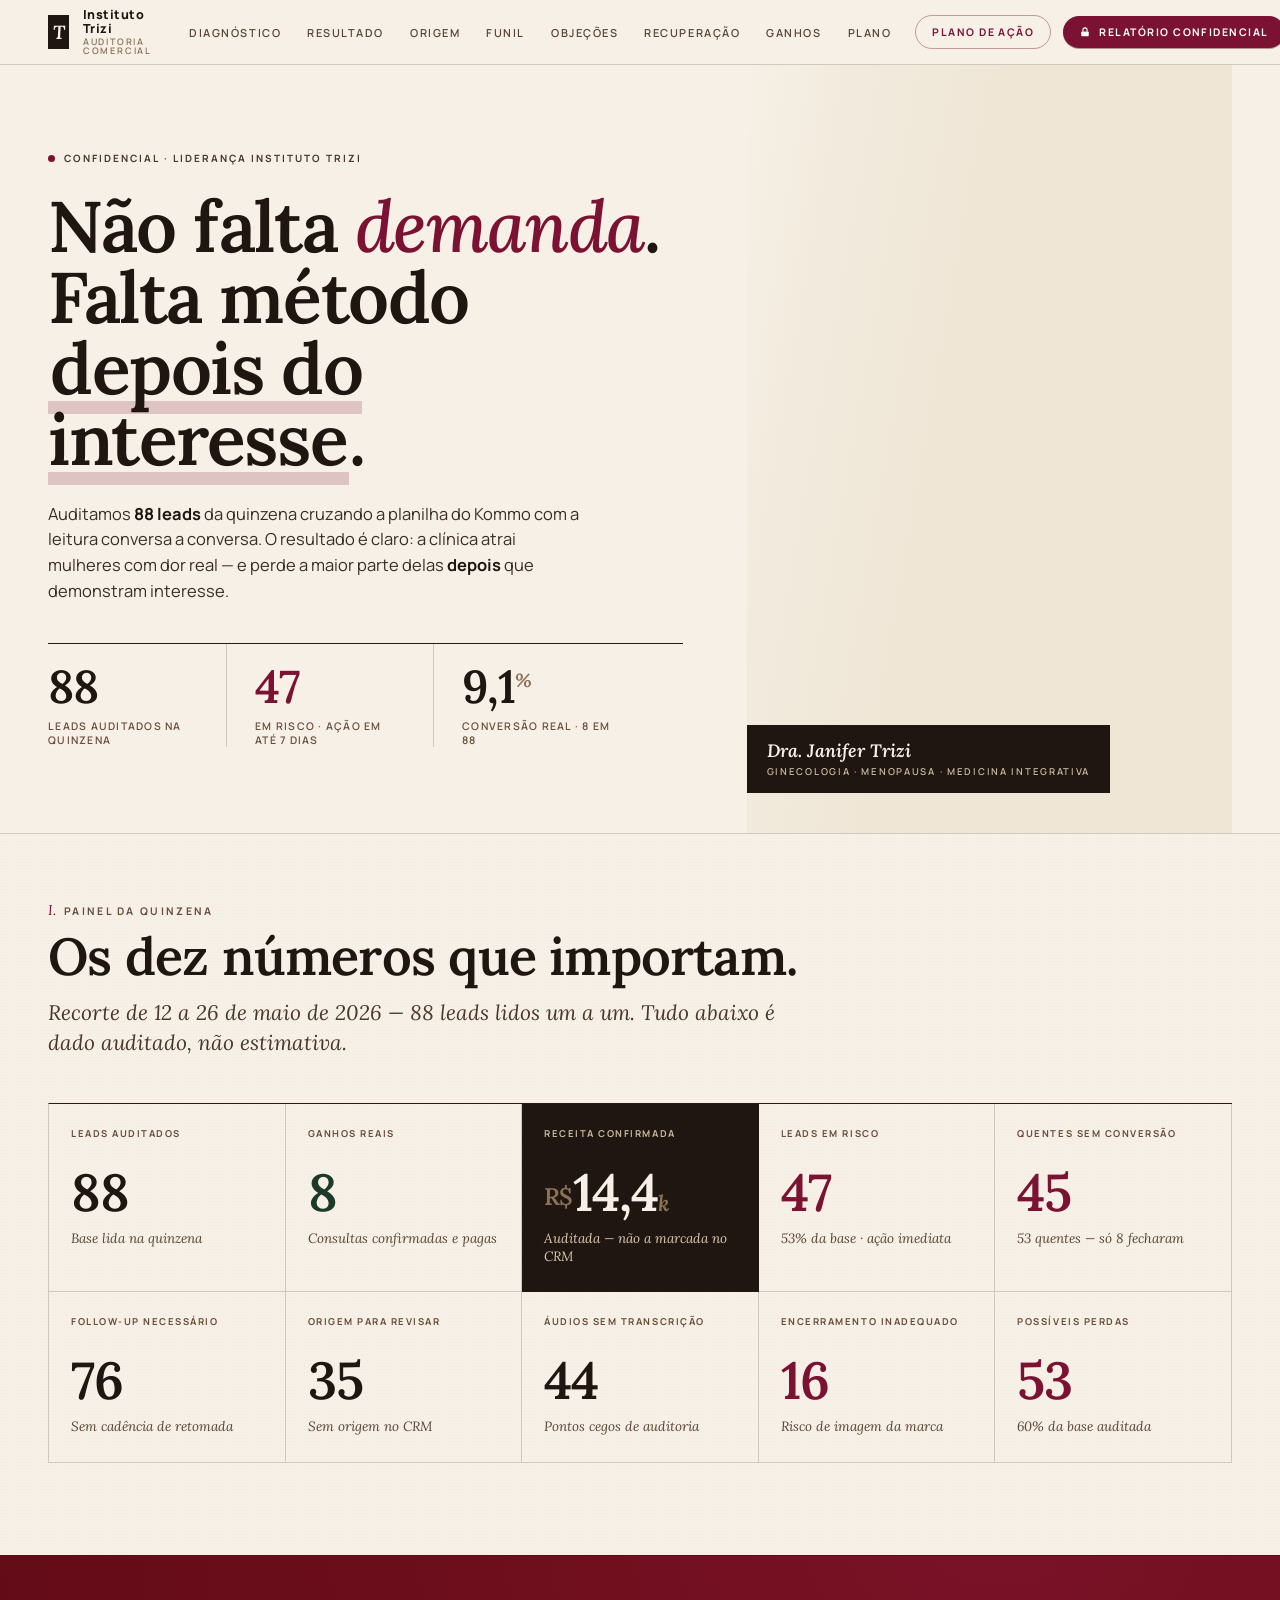
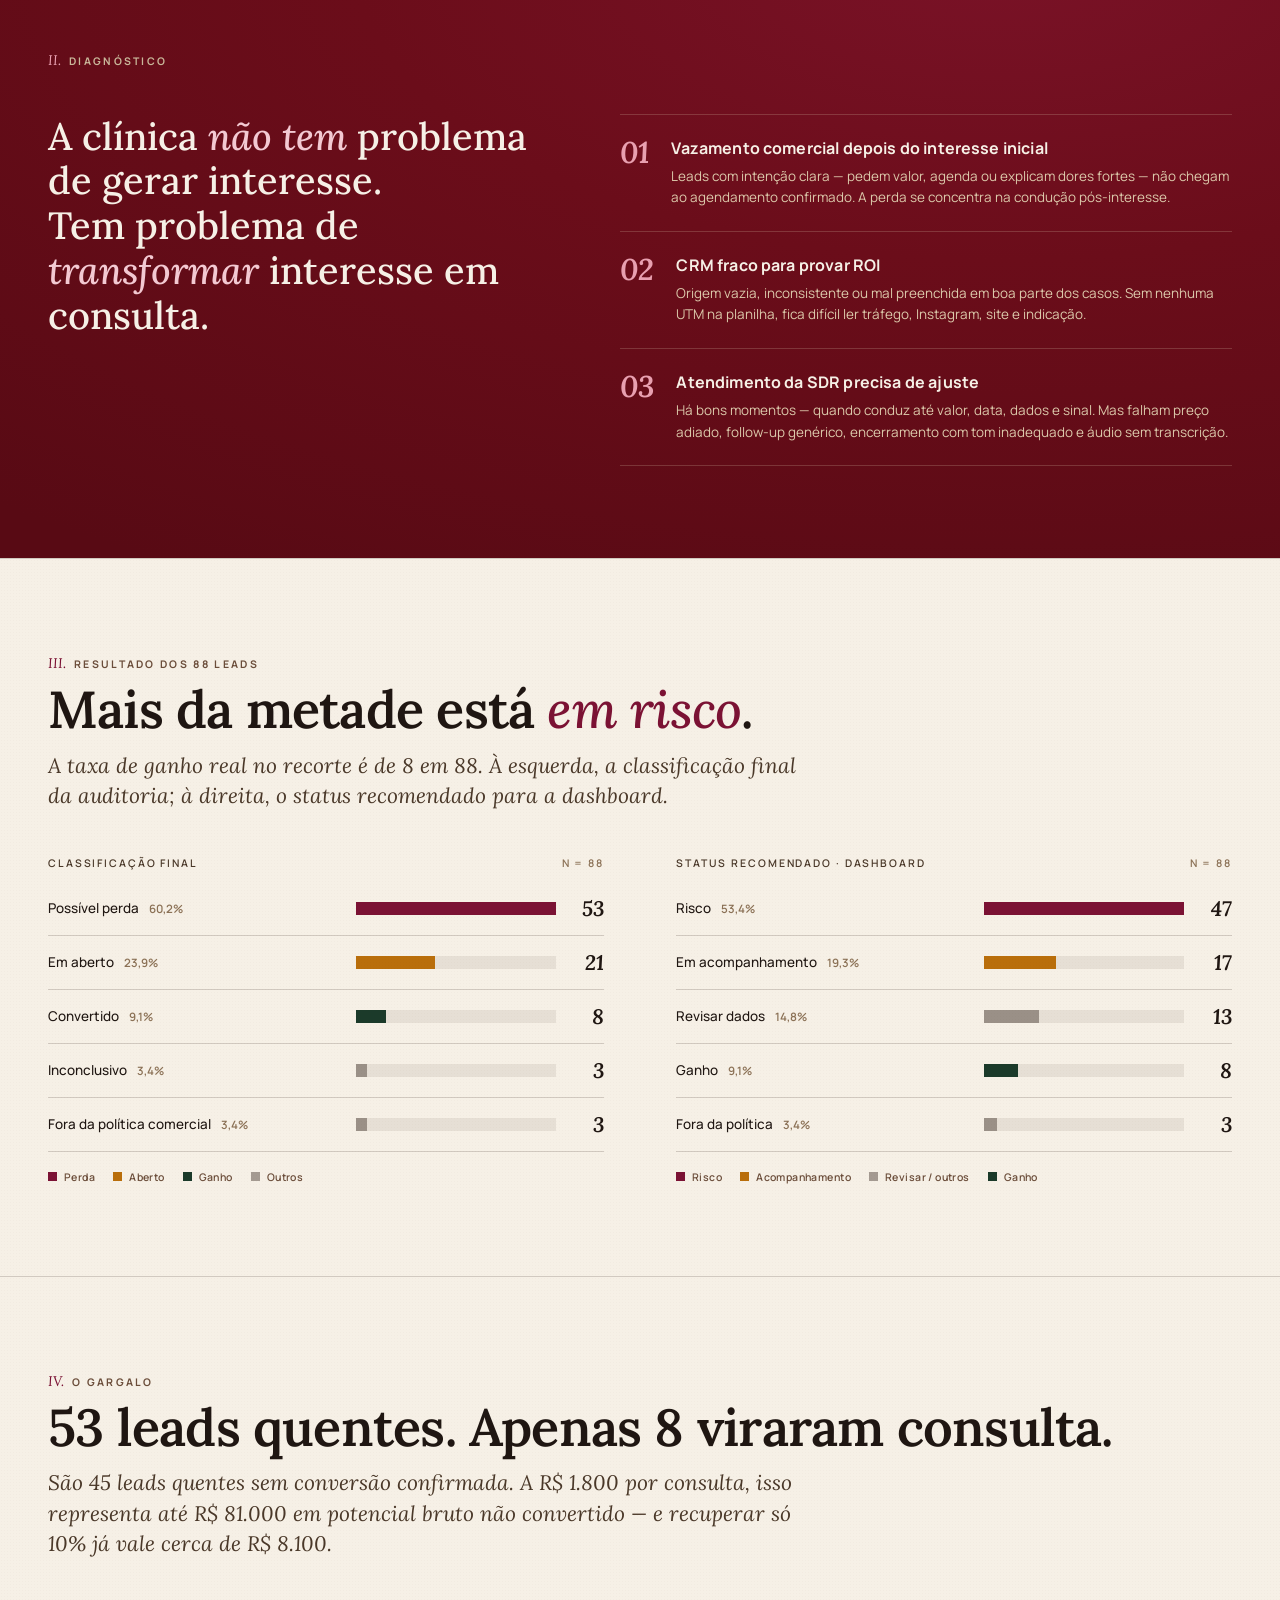
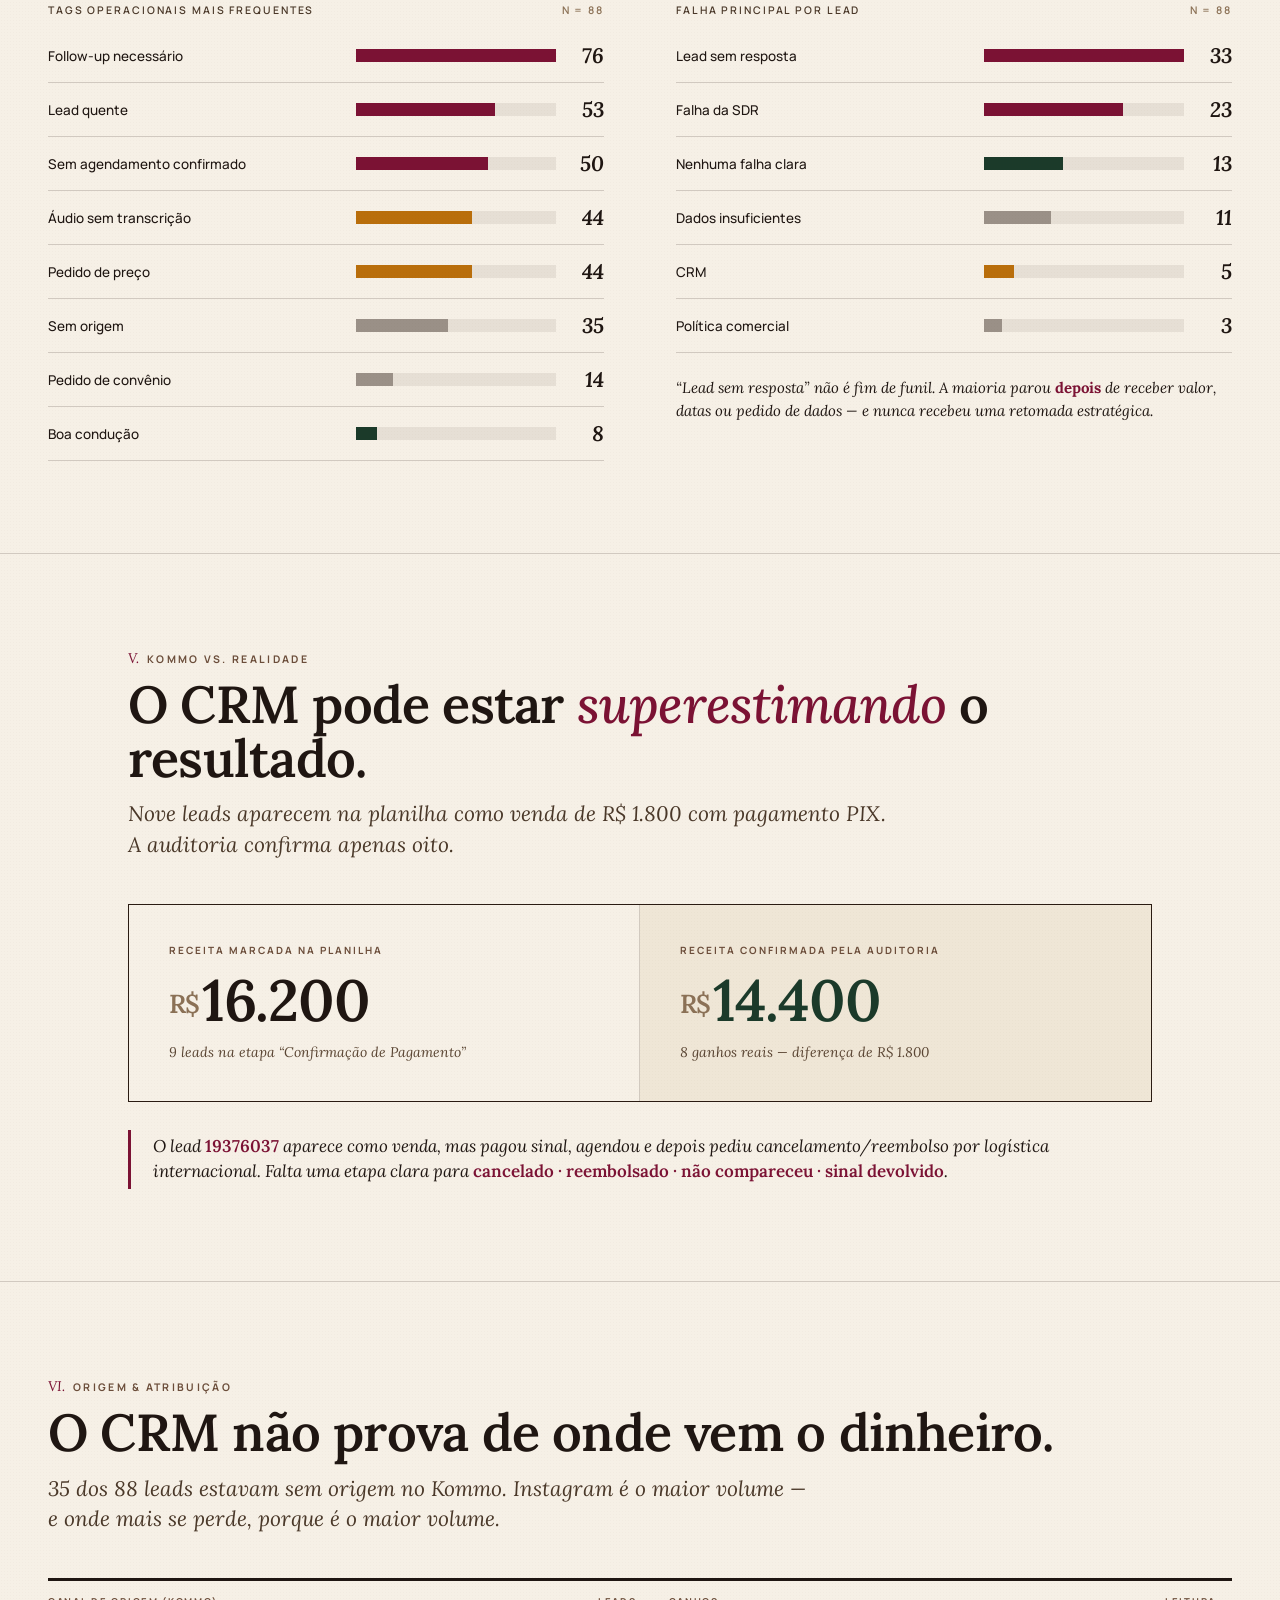
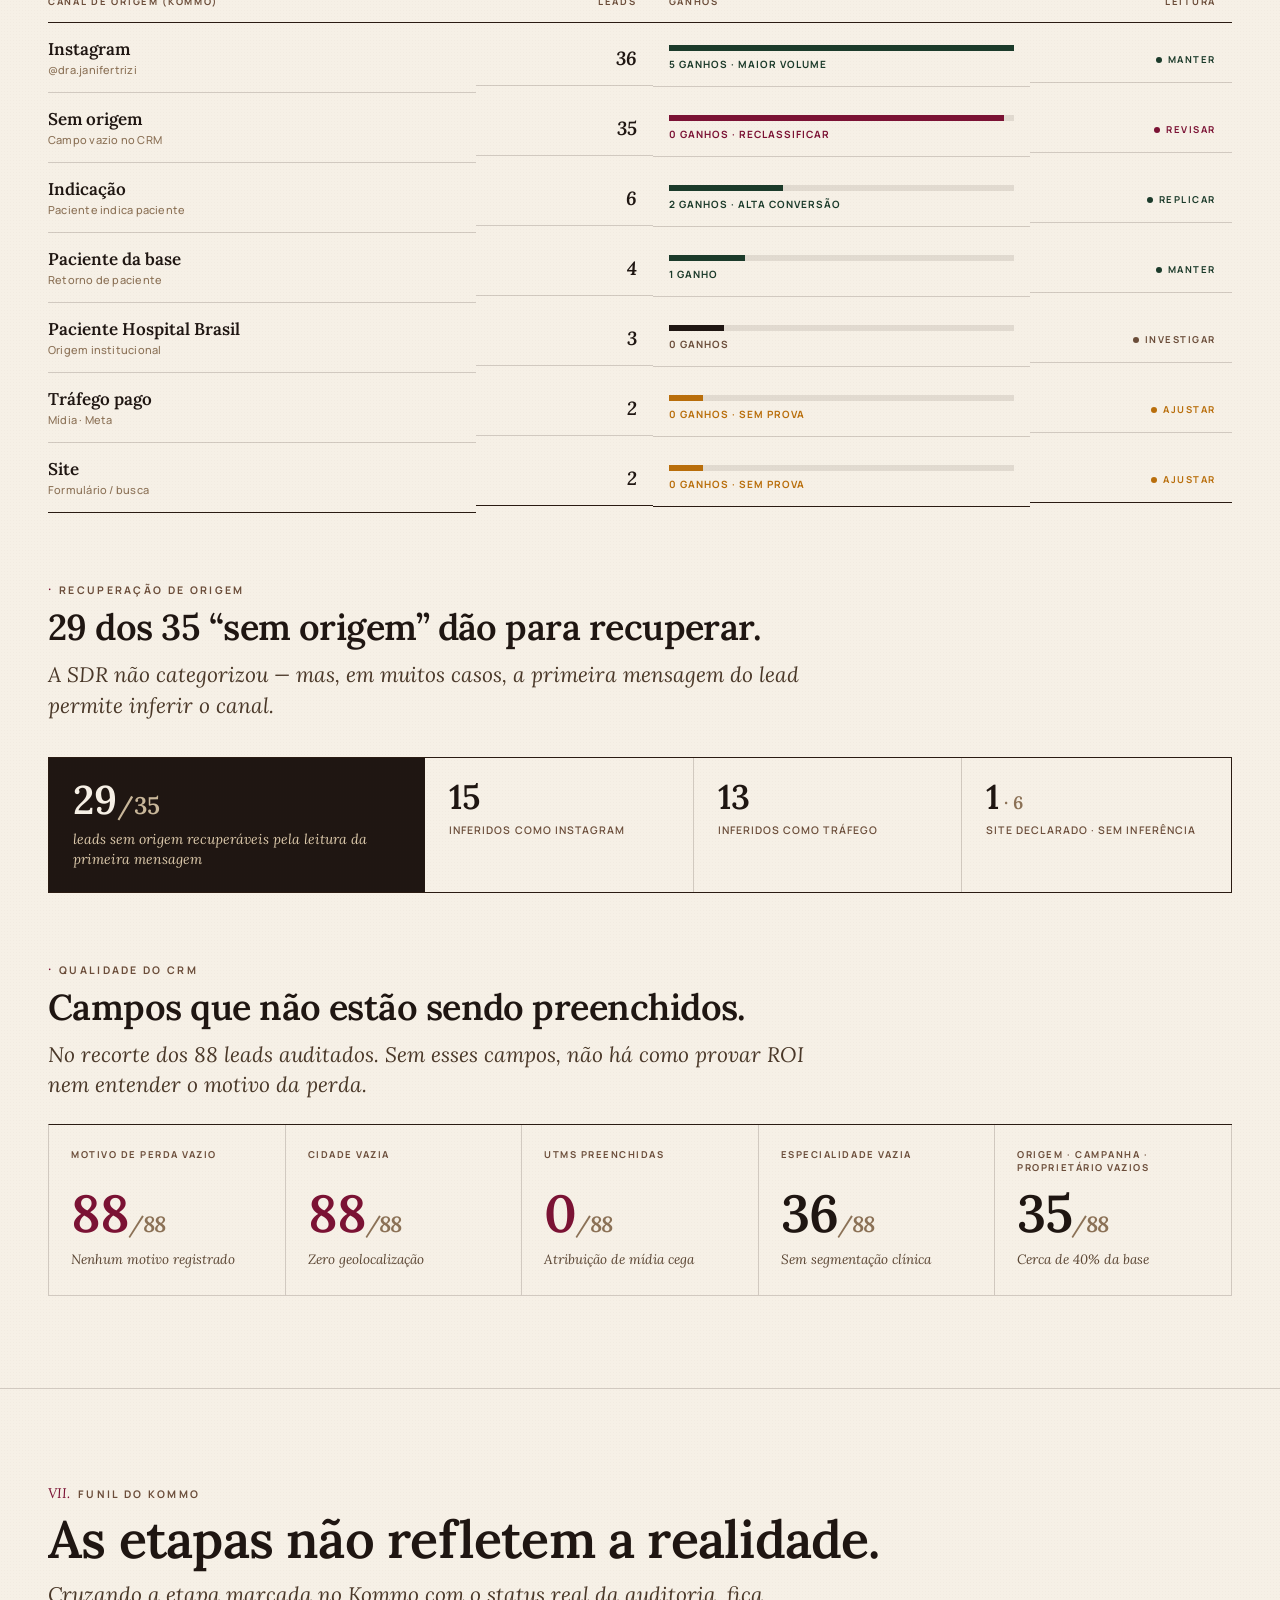
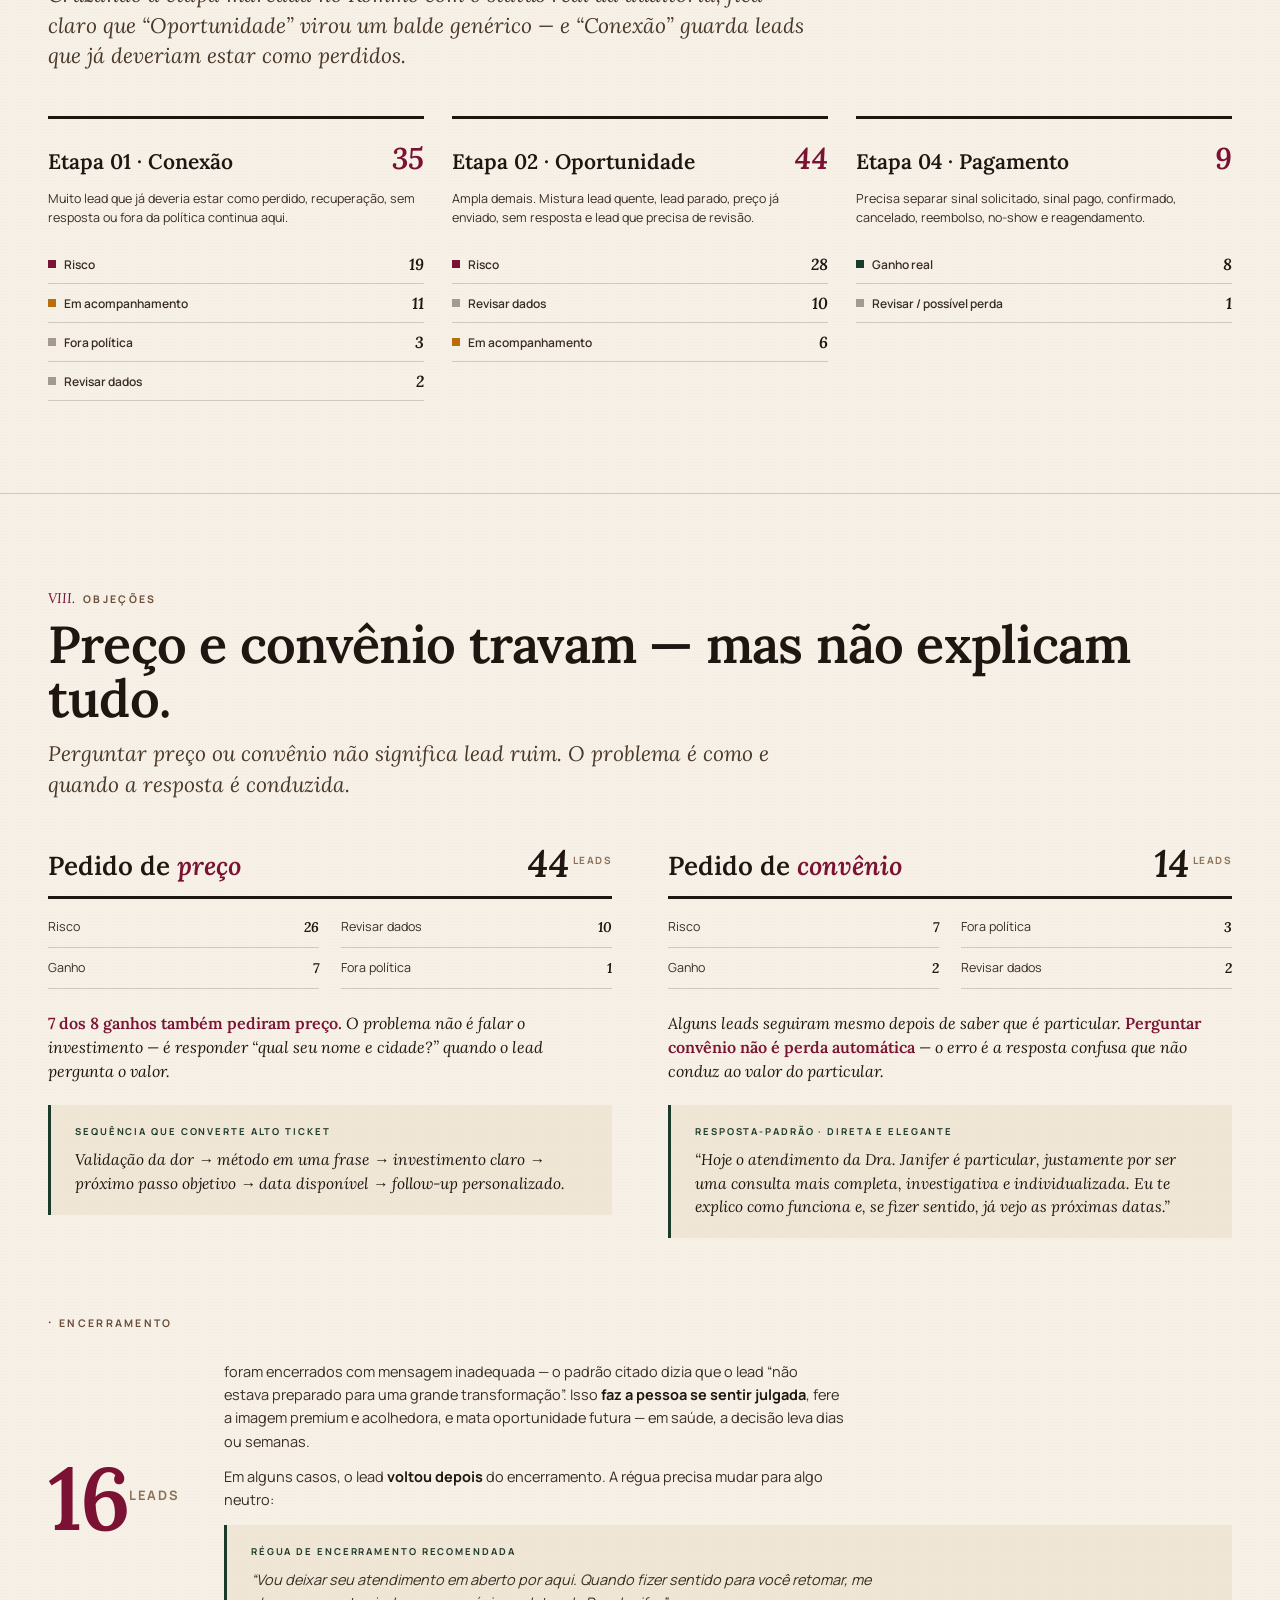
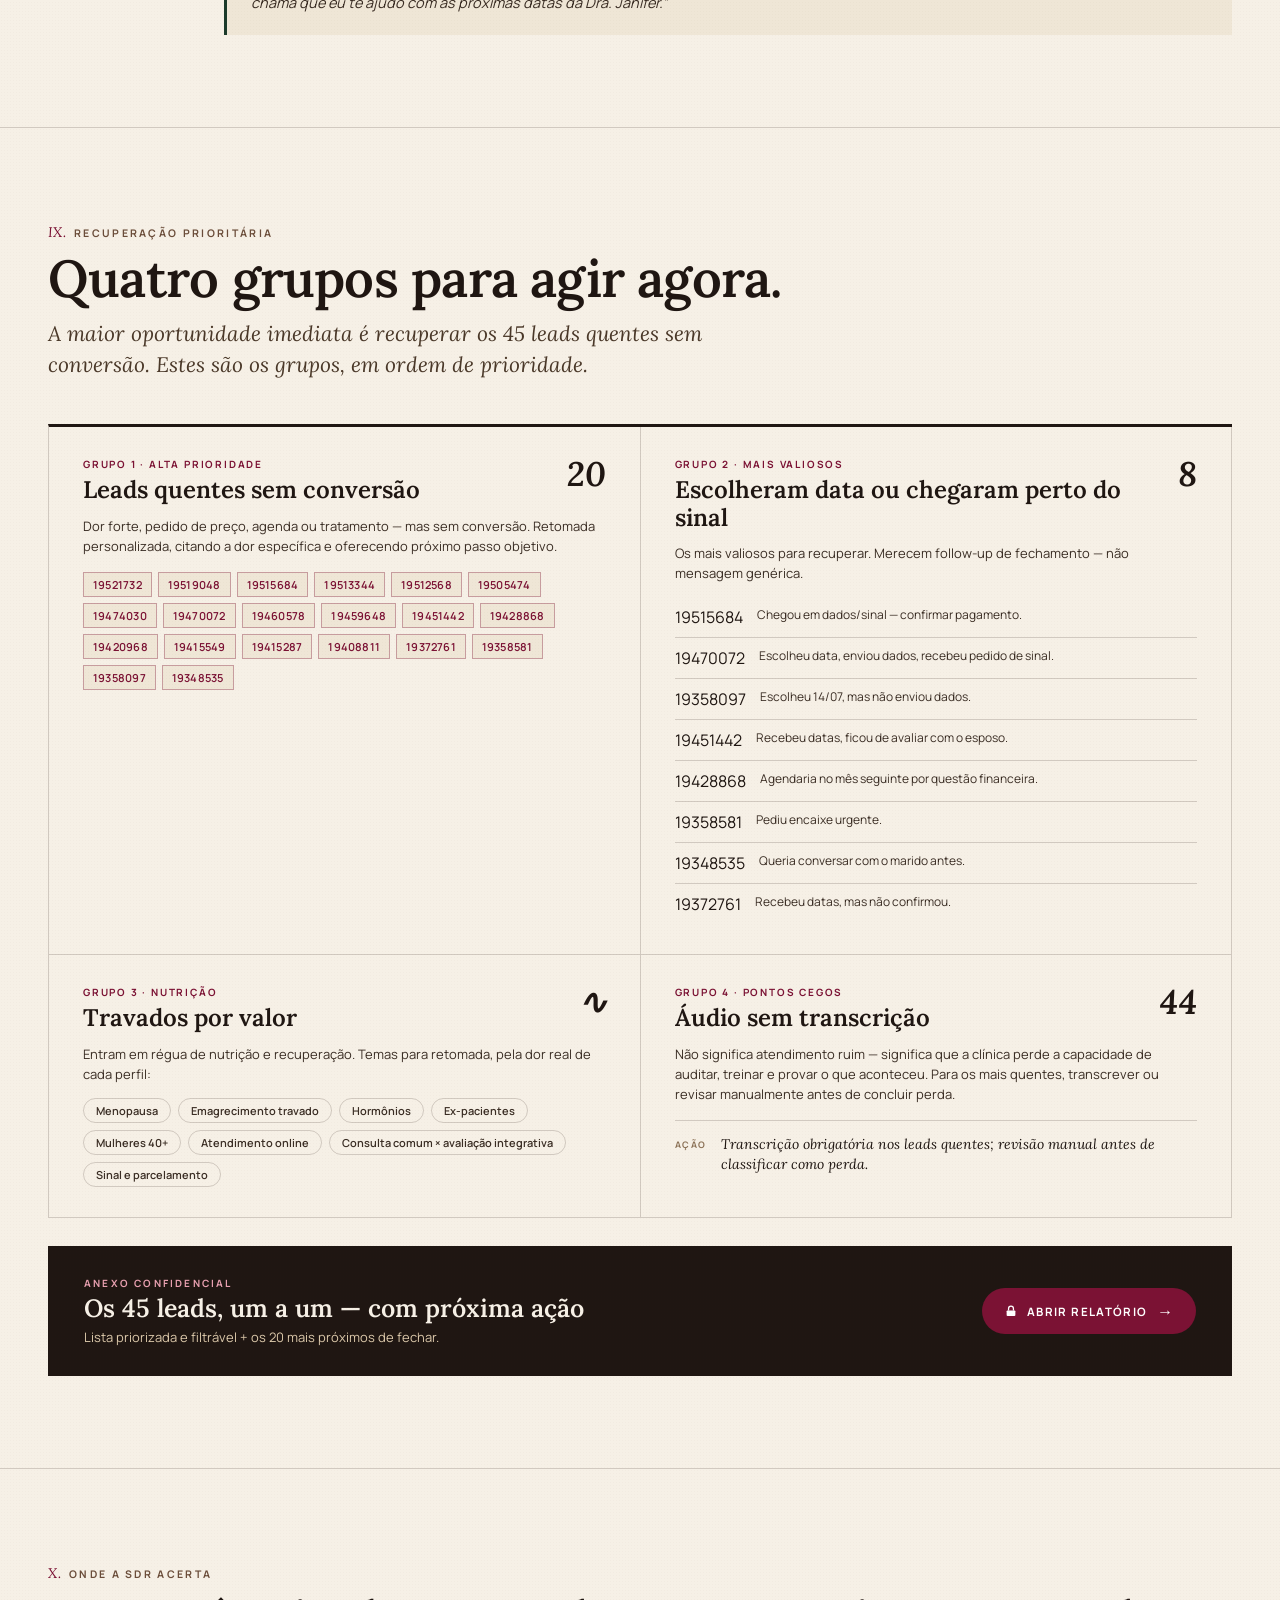
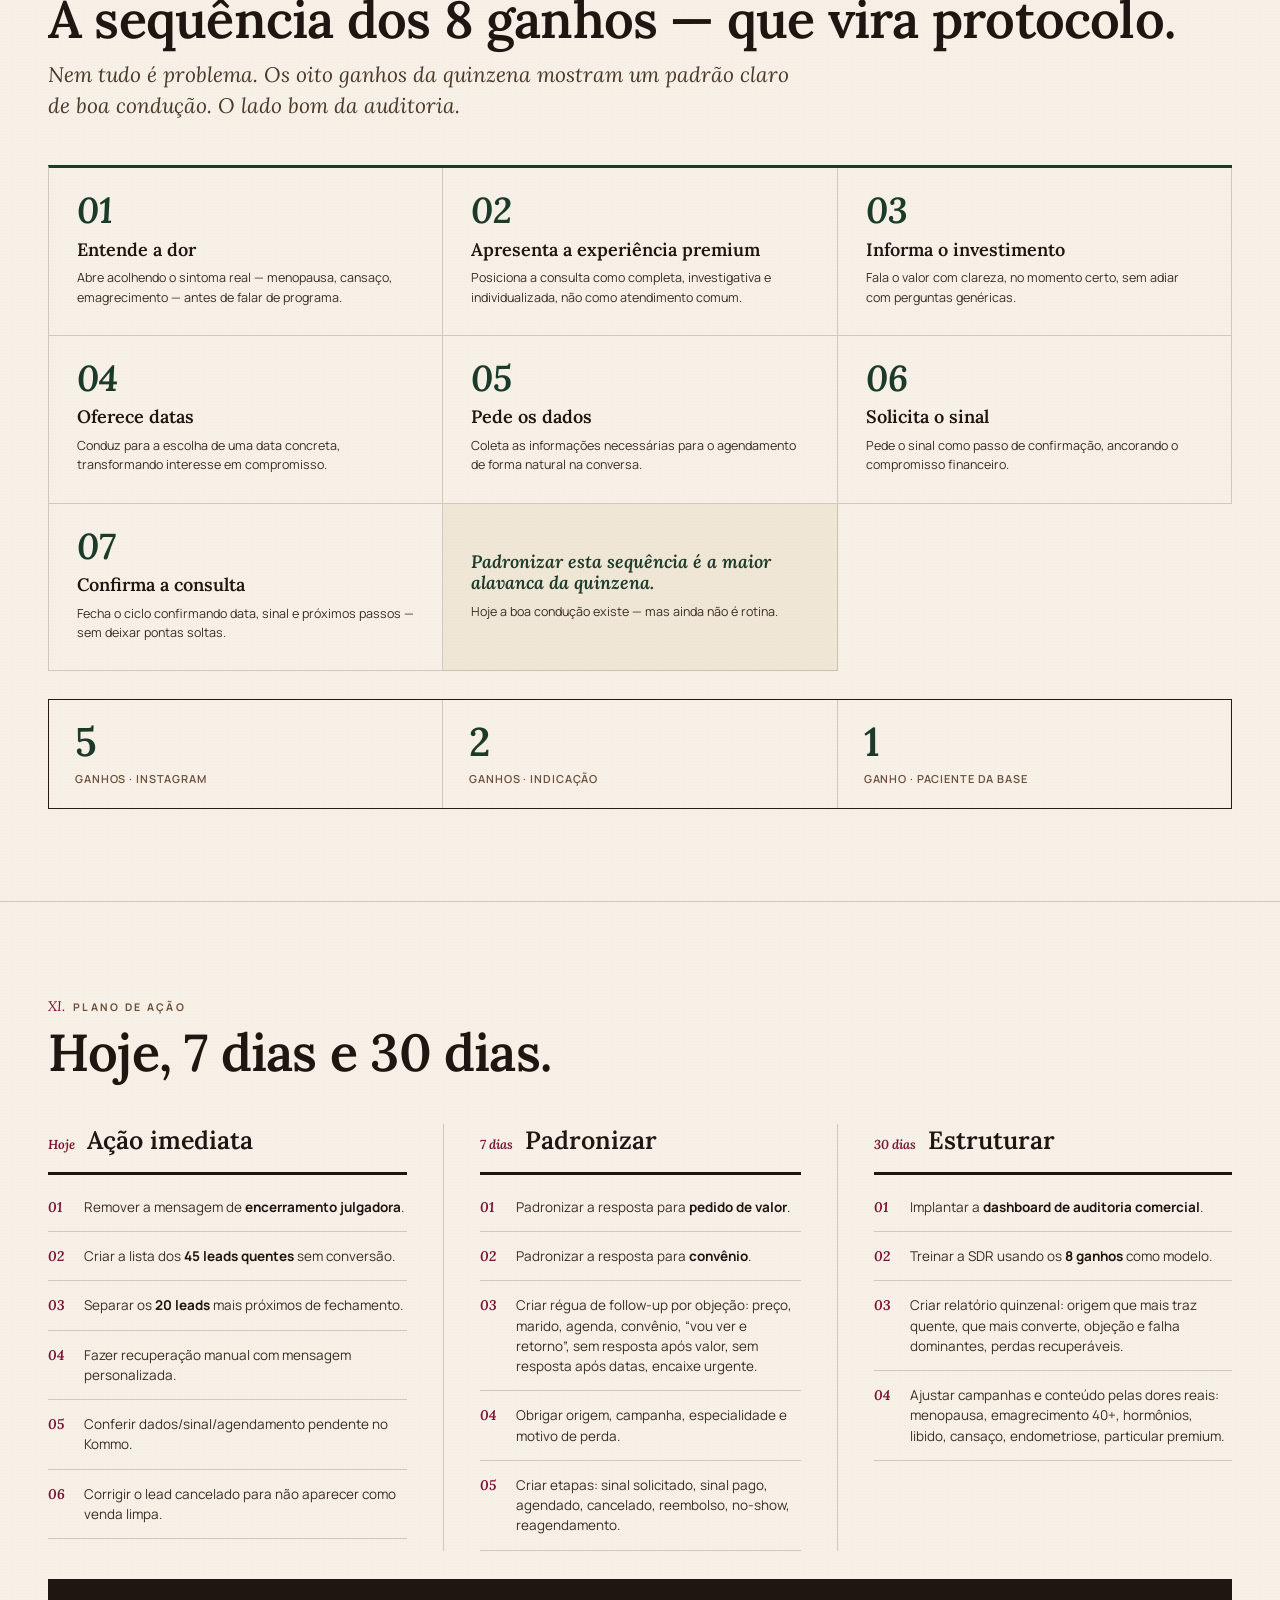
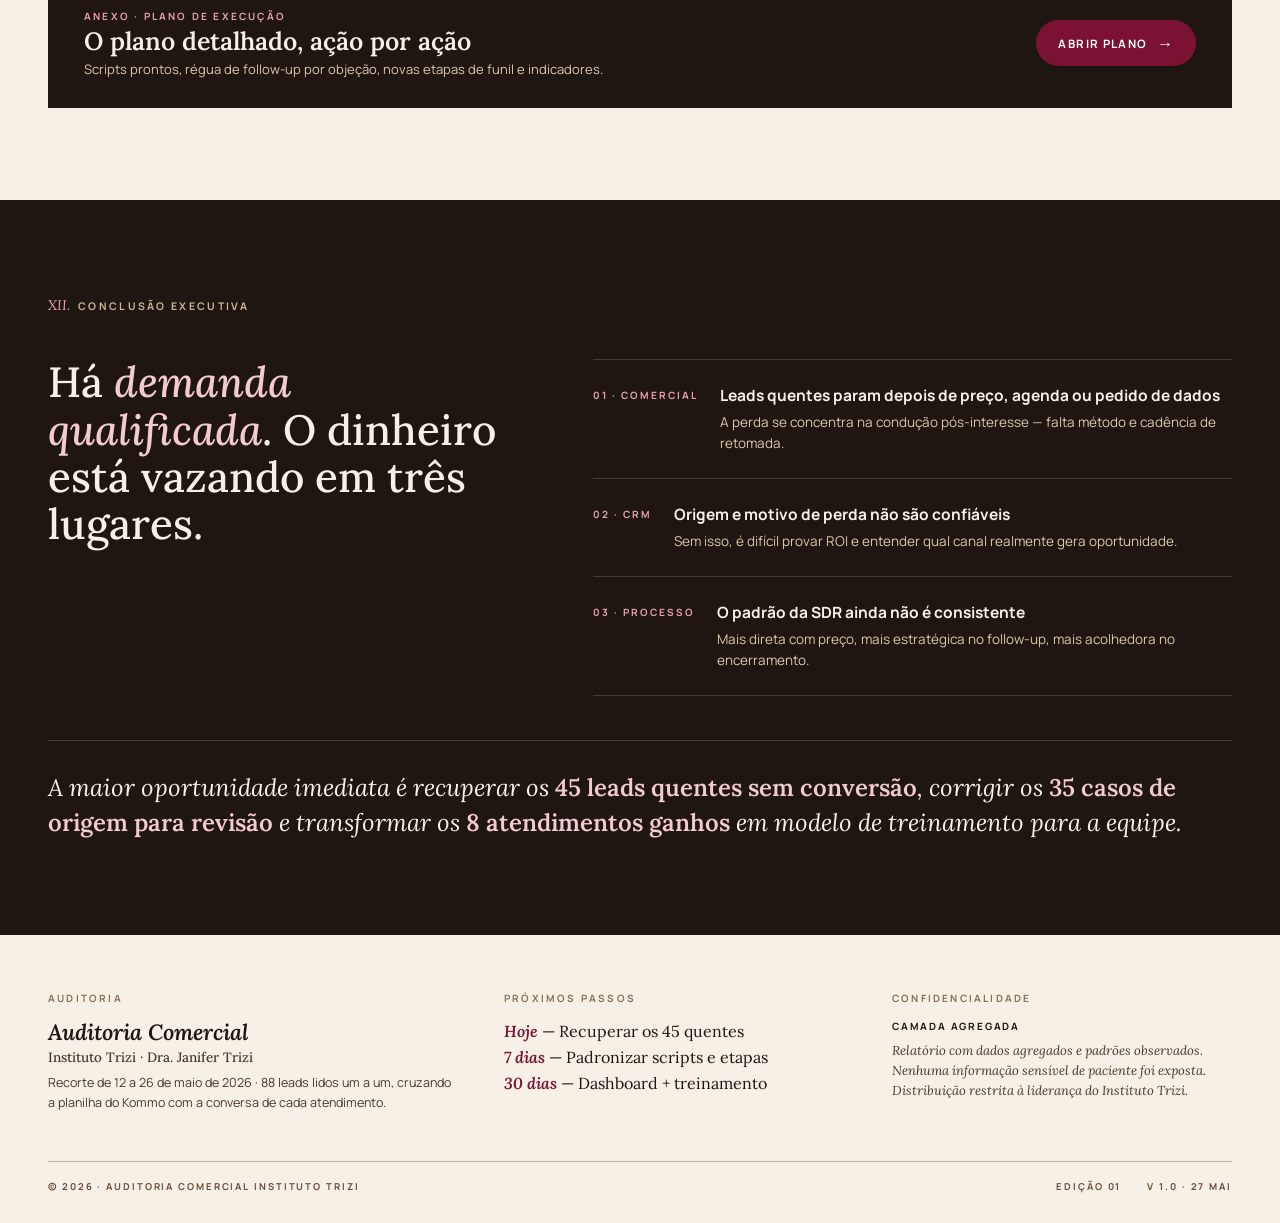
==== commit 181645bc: "Add files via upload" ====
--- a/index.html
+++ b/index.html
@@ -28,7 +28,13 @@
       <a href="#ganhos">Ganhos</a>
       <a href="#plano">Plano</a>
     </div>
-    <span class="nav-badge">12–26 Maio 2026</span>
+    <div style="display:flex; align-items:center; gap:12px;">
+      <a class="nav-cta ghost" href="plano-de-acao.html">Plano de Ação</a>
+      <a class="nav-cta" href="relatorio-confidencial.html">
+        <svg class="lock" viewBox="0 0 24 24" fill="none" stroke="currentColor" stroke-width="2.2"><rect x="4.5" y="11" width="15" height="9.5" rx="1.6" fill="currentColor" stroke="none"></rect><path d="M7.8 11V8a4.2 4.2 0 0 1 8.4 0v3"></path></svg>
+        Relatório Confidencial
+      </a>
+    </div>
   </div>
 </nav>
 
@@ -542,6 +548,18 @@
         </div>
       </div>
     </div>
+
+    <a class="rec-cta reveal" href="relatorio-confidencial.html">
+      <div class="rec-cta-txt">
+        <span class="kk">Anexo confidencial</span>
+        <span class="hh">Os 45 leads, um a um — com próxima ação</span>
+        <span class="dd">Lista priorizada e filtrável + os 20 mais próximos de fechar.</span>
+      </div>
+      <span class="rec-cta-btn">
+        <svg viewBox="0 0 24 24" fill="none" stroke="currentColor" stroke-width="2.2"><rect x="4.5" y="11" width="15" height="9.5" rx="1.6" fill="currentColor" stroke="none"></rect><path d="M7.8 11V8a4.2 4.2 0 0 1 8.4 0v3"></path></svg>
+        Abrir relatório <span class="arr">→</span>
+      </span>
+    </a>
   </div>
 </section>
 
@@ -616,6 +634,15 @@
         </ol>
       </div>
     </div>
+
+    <a class="rec-cta reveal" href="plano-de-acao.html">
+      <div class="rec-cta-txt">
+        <span class="kk">Anexo · Plano de execução</span>
+        <span class="hh">O plano detalhado, ação por ação</span>
+        <span class="dd">Scripts prontos, régua de follow-up por objeção, novas etapas de funil e indicadores.</span>
+      </div>
+      <span class="rec-cta-btn">Abrir plano <span class="arr">→</span></span>
+    </a>
   </div>
 </section>
 
--- a/painel.css
+++ b/painel.css
@@ -152,6 +152,30 @@
   text-transform: uppercase; color: var(--burgundy);
   border: 1px solid rgba(123,18,52,.35); border-radius: 999px; padding: 6px 13px; white-space: nowrap;
 }
+
+/* confidential CTA button (shared across pages) */
+.nav-cta{
+  display:inline-flex; align-items:center; gap: 8px;
+  background: var(--burgundy); color: #fff;
+  font-family: var(--font-sans); font-size: 10.5px; font-weight: 700; letter-spacing: 0.14em;
+  text-transform: uppercase; padding: 9px 16px; border-radius: 999px;
+  text-decoration: none; white-space: nowrap; transition: background .2s, transform .2s, box-shadow .2s;
+  box-shadow: 0 1px 0 rgba(88,10,20,.4);
+}
+.nav-cta:hover{ background: var(--crimson); transform: translateY(-1px); box-shadow: 0 6px 18px rgba(123,18,52,.28); }
+.nav-cta .lock{ width: 12px; height: 12px; flex-shrink: 0; }
+.nav-cta.ghost{ background: transparent; color: var(--burgundy); border: 1px solid rgba(123,18,52,.4); box-shadow:none; }
+.nav-cta.ghost:hover{ background: rgba(123,18,52,.06); color: var(--crimson); }
+.nav-back{
+  display:inline-flex; align-items:center; gap: 8px; text-decoration:none;
+  font-family: var(--font-sans); font-size: 11px; font-weight: 600; letter-spacing: 0.1em;
+  text-transform: uppercase; color: #5A4533; transition: color .2s;
+}
+.nav-back:hover{ color: var(--burgundy); }
+.nav-back .arr{ font-family: var(--font-serif); font-style: italic; font-size: 15px; }
+
+/* hide section anchors earlier so the CTA buttons never crowd */
+@media (max-width: 1200px){ .nav-links{ display: none; } }
 
 /* ════════════════════════════════════════
    HERO
@@ -412,6 +436,28 @@
 .themes{ display:flex; flex-wrap: wrap; gap: 7px; margin-top: 14px; }
 .themes span{ font-family: var(--font-sans); font-size: 11px; font-weight: 600; color: var(--ink-soft); border: 1px solid var(--line); border-radius: 999px; padding: 4px 12px; }
 
+/* recuperação → confidential CTA banner */
+.rec-cta{
+  grid-column: 1 / -1; margin-top: 28px; text-decoration: none;
+  display:flex; align-items: center; justify-content: space-between; gap: 32px; flex-wrap: wrap;
+  background: var(--ink); color: var(--paper); padding: 30px 36px;
+  transition: transform .2s, box-shadow .2s;
+}
+.rec-cta:hover{ transform: translateY(-2px); box-shadow: 0 14px 40px rgba(31,22,18,.28); }
+.rec-cta-txt{ display:flex; flex-direction: column; gap: 5px; }
+.rec-cta-txt .kk{ font-family: var(--font-sans); font-size: 10px; font-weight: 700; letter-spacing: 0.22em; text-transform: uppercase; color: #E8A0B0; }
+.rec-cta-txt .hh{ font-family: var(--font-serif); font-size: 25px; font-weight: 600; color: var(--paper); line-height: 1.1; }
+.rec-cta-txt .dd{ font-family: var(--font-sans); font-size: 13px; color: var(--cream-on-dark); }
+.rec-cta-btn{
+  display:inline-flex; align-items:center; gap: 9px; flex-shrink: 0;
+  background: var(--burgundy); color: #fff; border-radius: 999px; padding: 13px 22px;
+  font-family: var(--font-sans); font-size: 11.5px; font-weight: 700; letter-spacing: 0.12em; text-transform: uppercase;
+  transition: background .2s;
+}
+.rec-cta:hover .rec-cta-btn{ background: var(--crimson); }
+.rec-cta-btn svg{ width: 14px; height: 14px; }
+.rec-cta-btn .arr{ font-family: var(--font-serif); font-style: italic; font-size: 16px; }
+
 /* ════════════════════════════════════════
    GANHOS
    ════════════════════════════════════════ */
